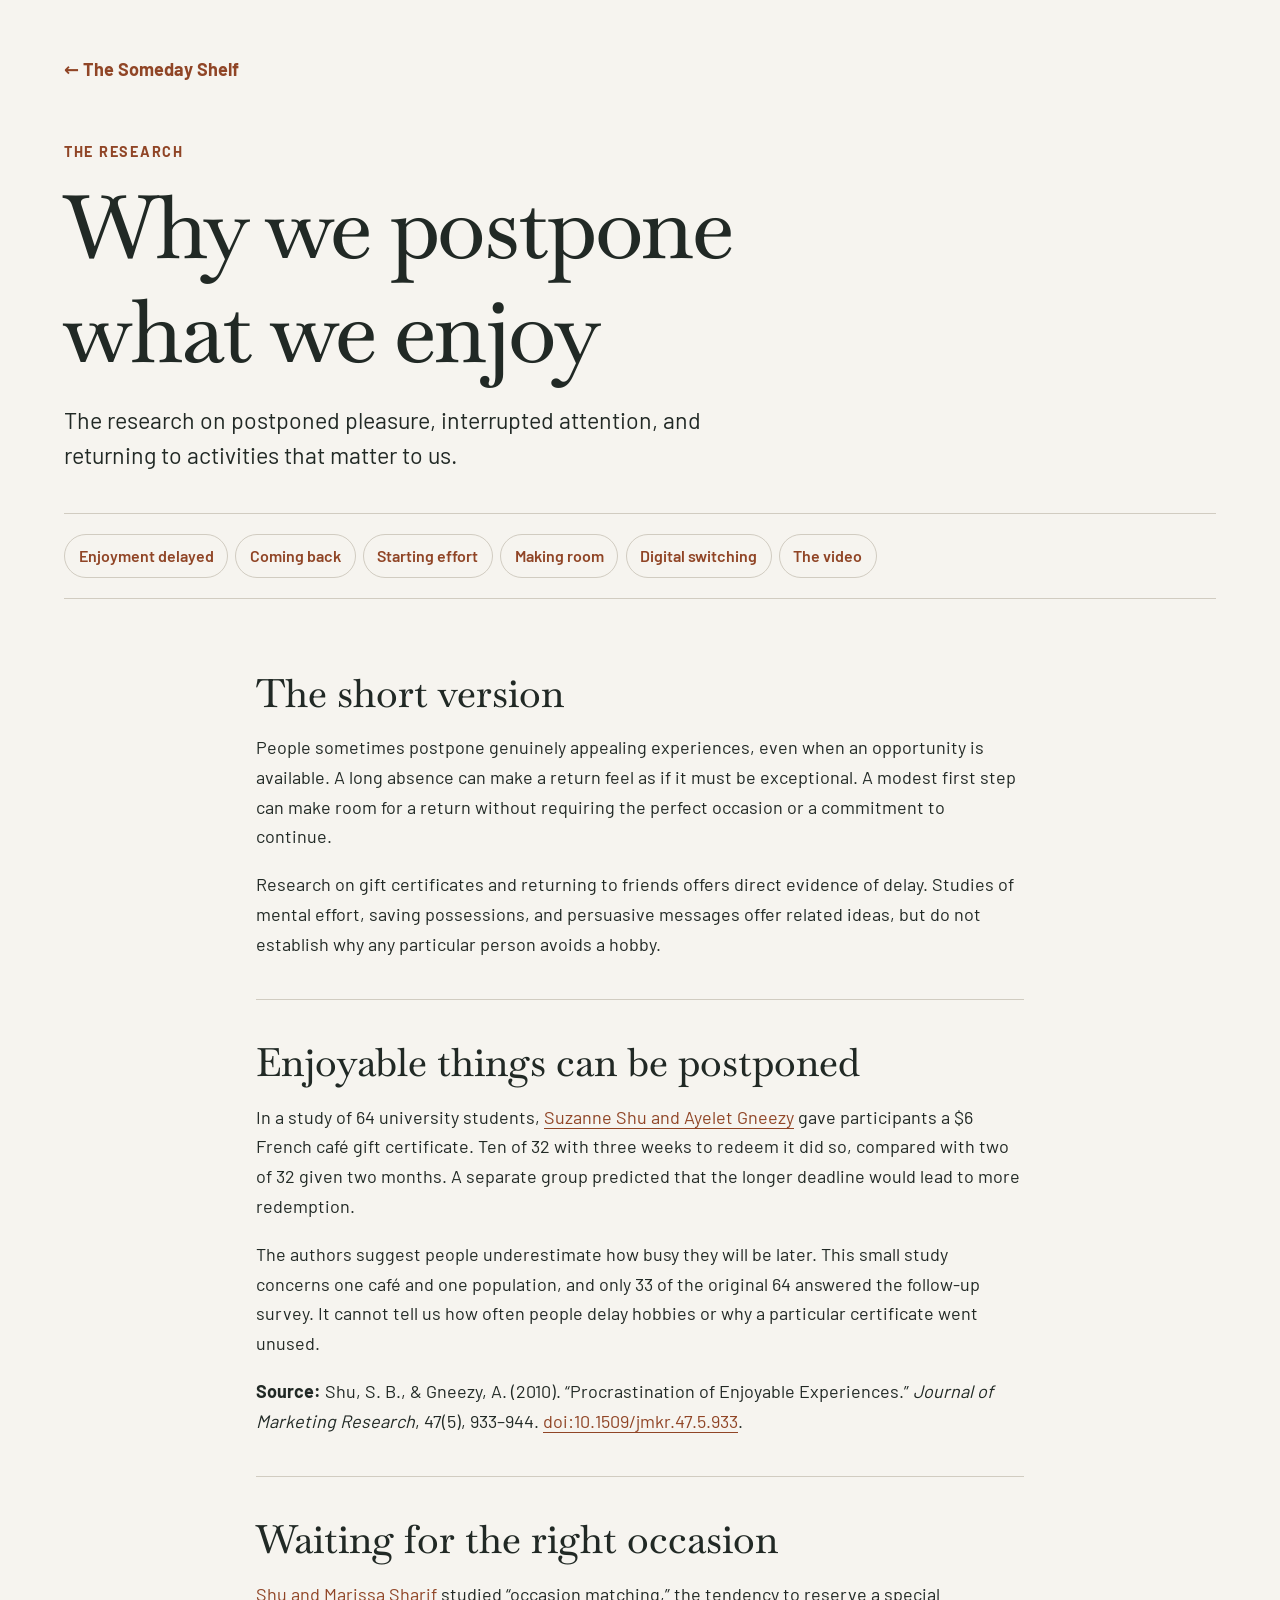
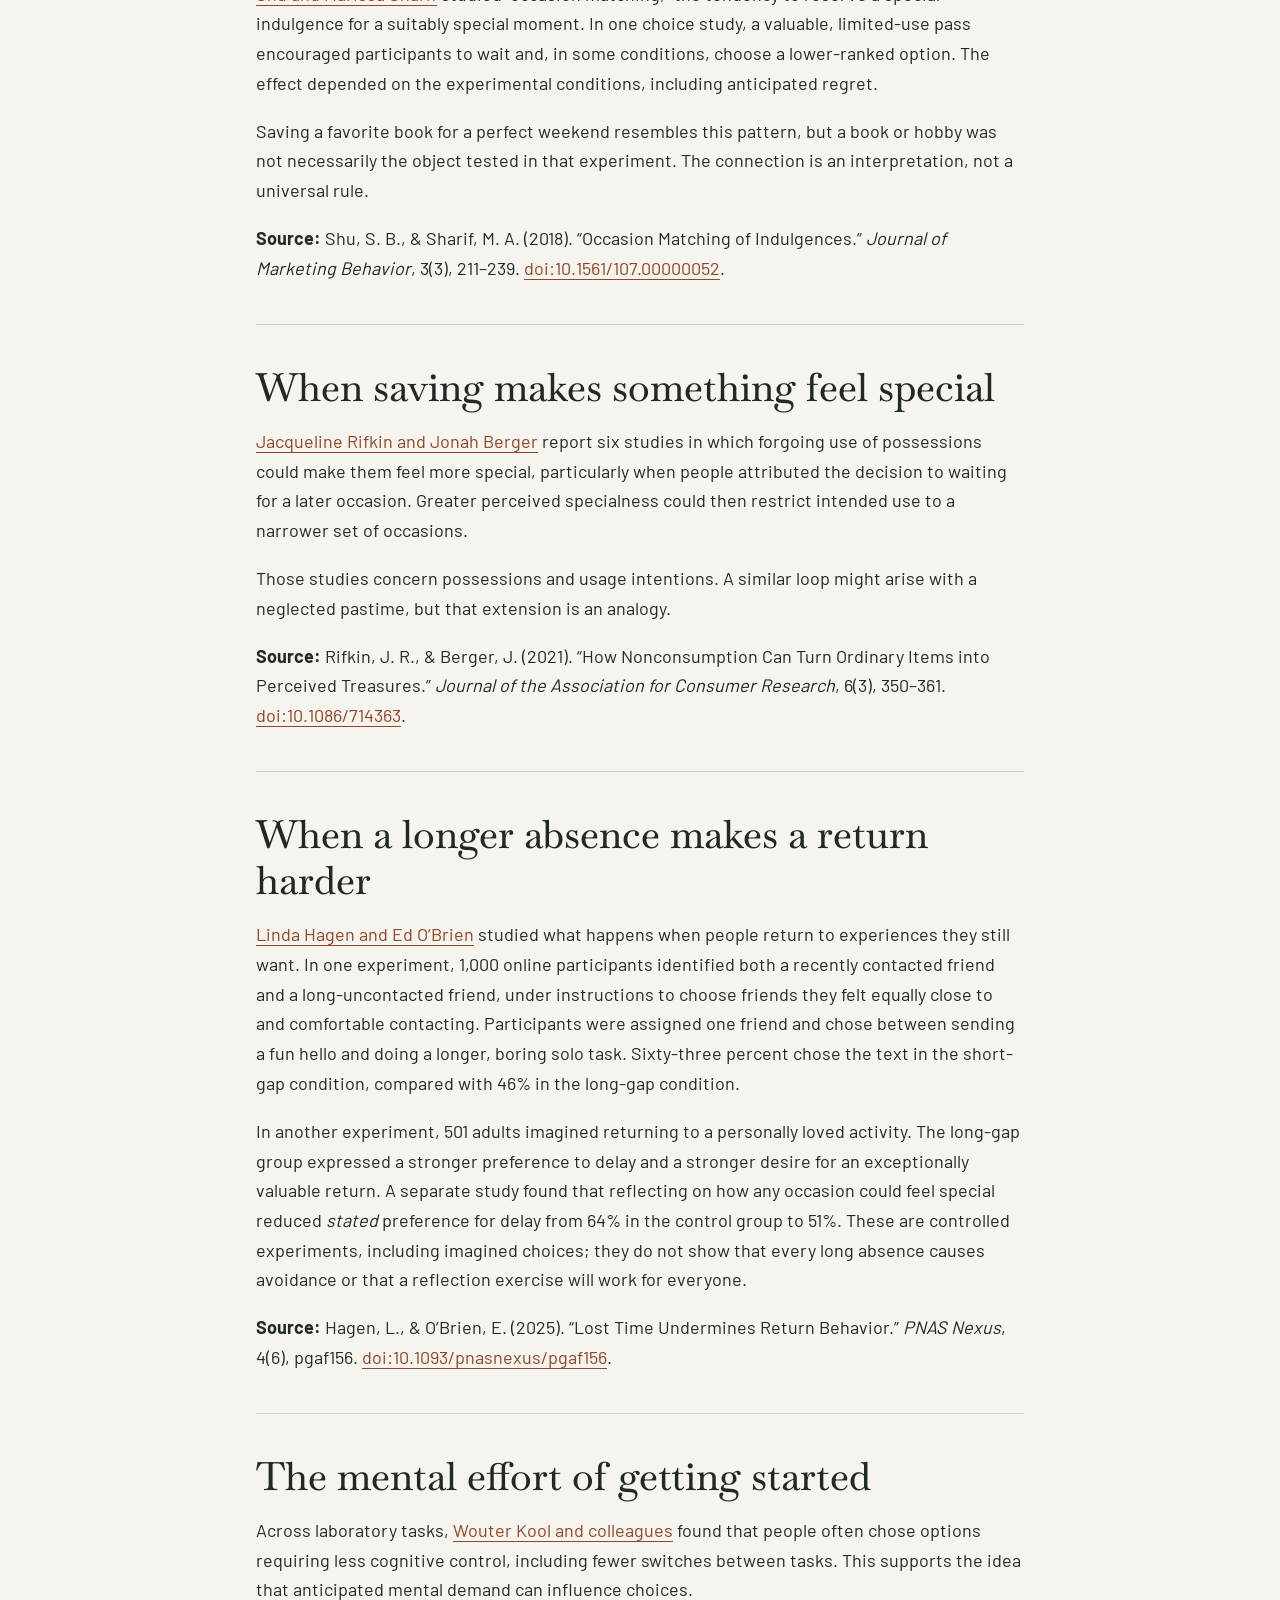
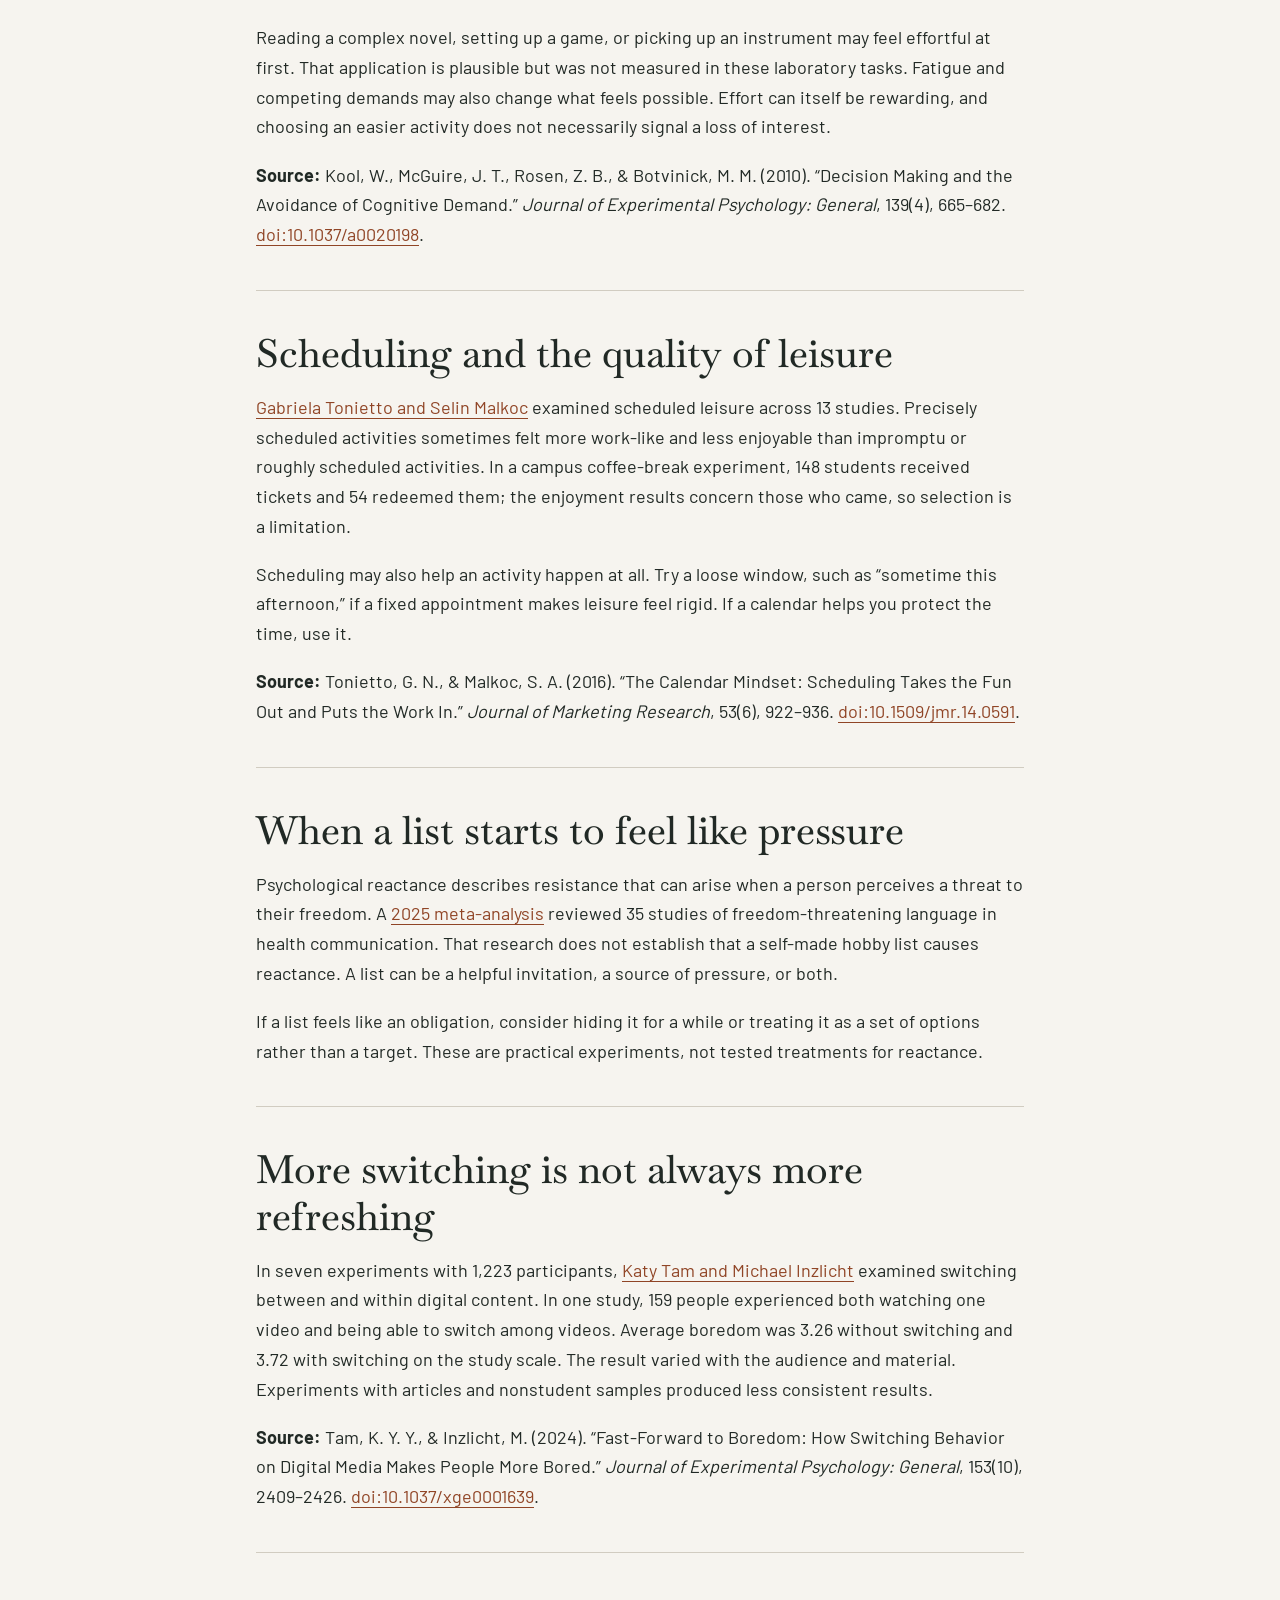
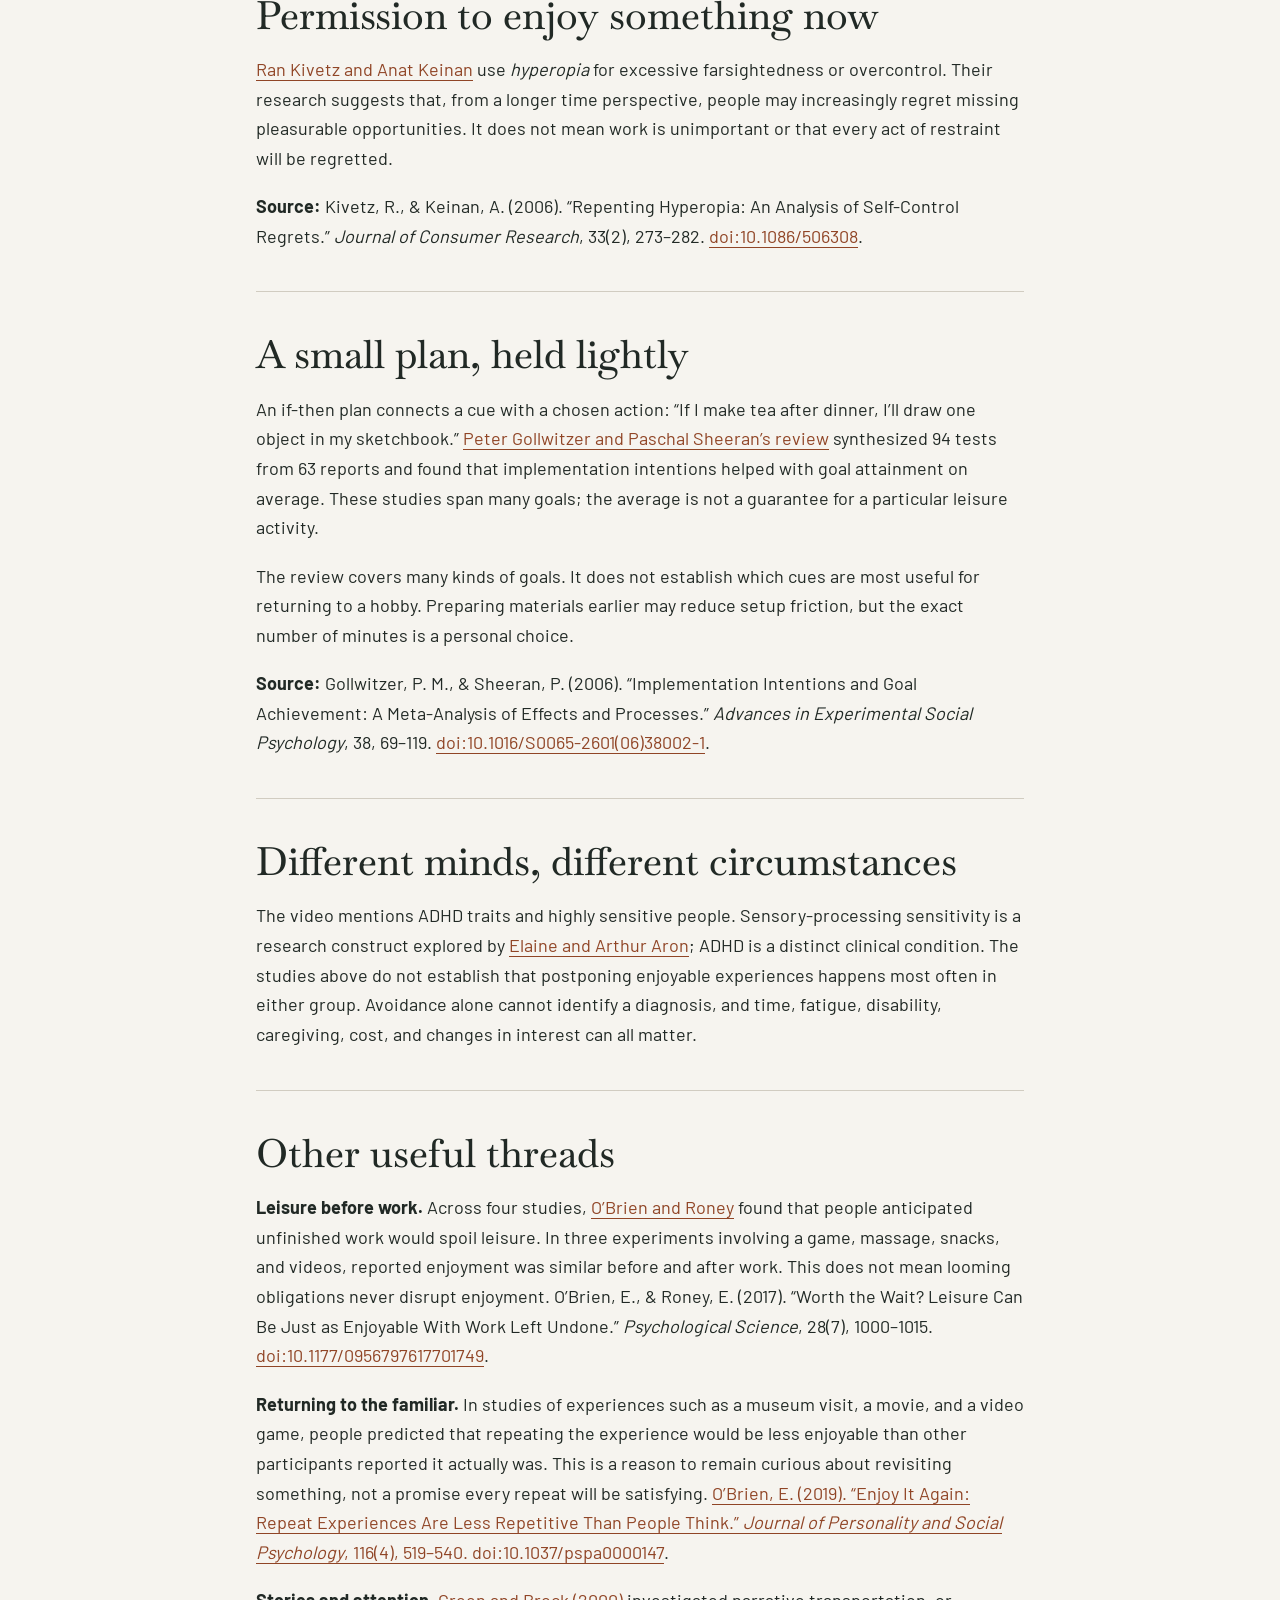
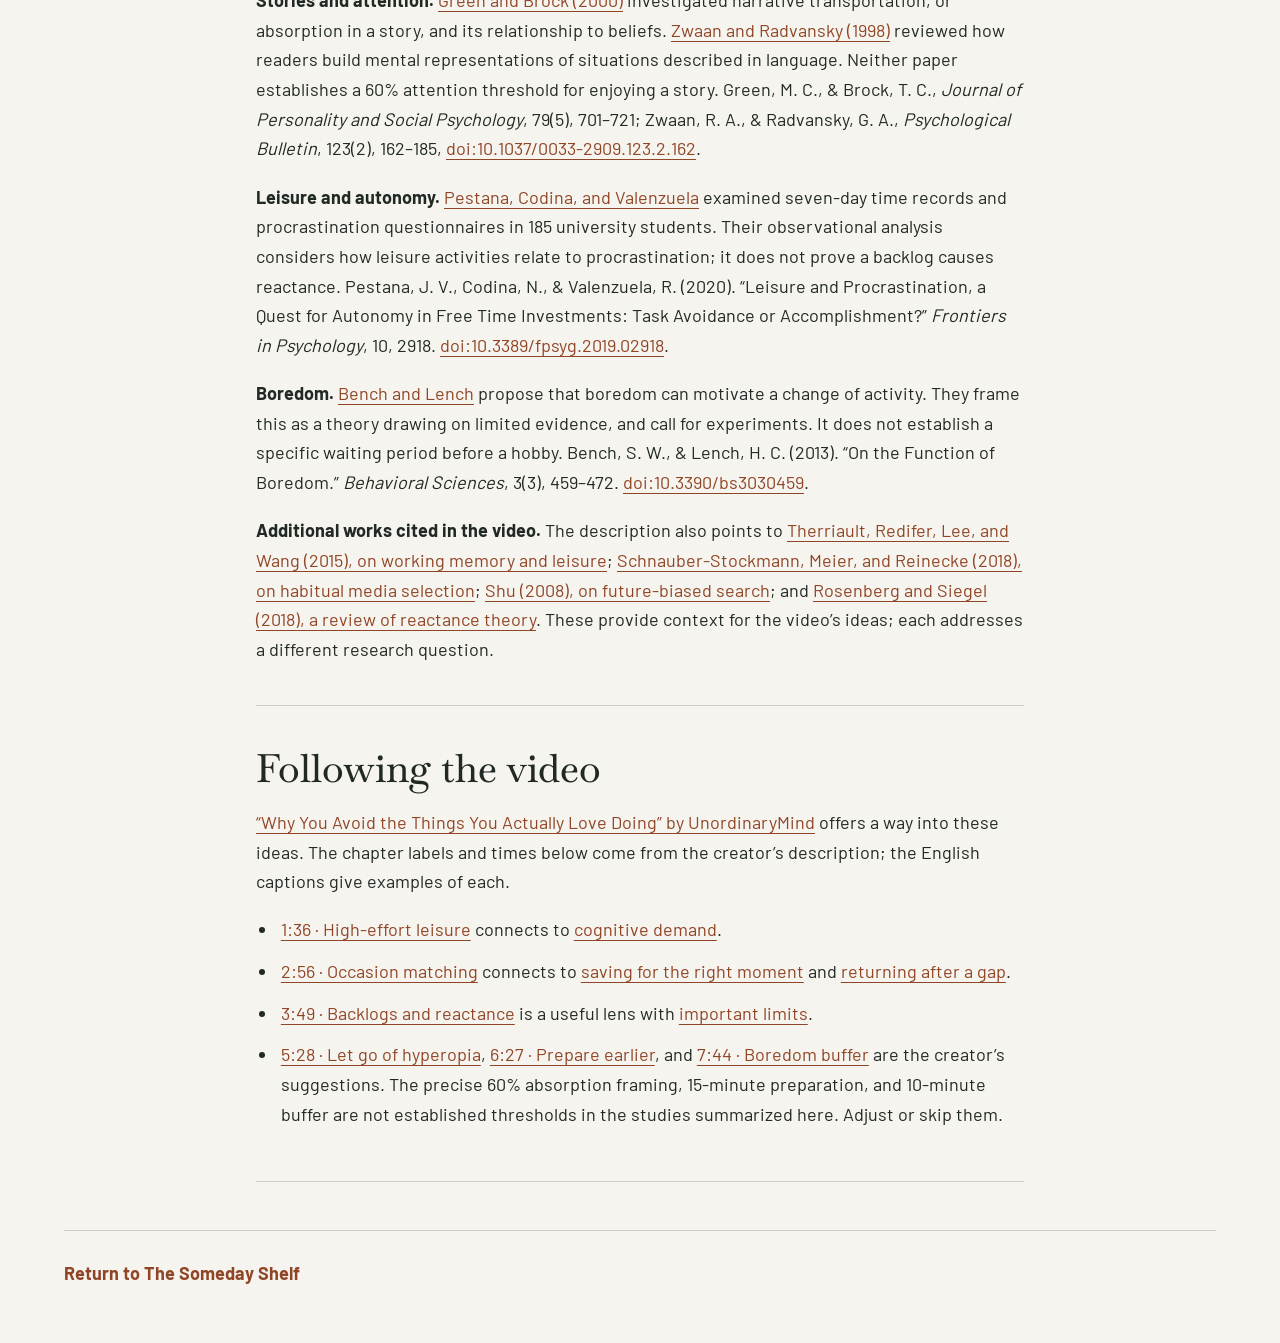
==== research.html @ 61903340 "Publish an interactive essay on why adults postpone leisure" ====
<!doctype html>
<html lang="en">
<head>
<meta charset="utf-8"><meta name="viewport" content="width=device-width, initial-scale=1"><title>Research notes | The Someday Shelf</title><meta name="description" content="A guide to the research on putting off enjoyable experiences, and what it can and cannot tell us."><link rel="icon" href="assets/mark.svg" type="image/svg+xml"><link rel="stylesheet" href="research.css">
</head>
<body>
<div class="research">
<header class="research-head"><a href="index.html">← The Someday Shelf</a><p>THE RESEARCH</p><h1>Why we postpone what we enjoy</h1><p>The research on postponed pleasure, interrupted attention, and returning to activities that matter to us.</p></header>
<nav class="research-nav" aria-label="Research topics"><a href="#voucher">Enjoyment delayed</a> <a href="#return">Coming back</a> <a href="#effort">Starting effort</a> <a href="#schedule">Making room</a> <a href="#switch">Digital switching</a> <a href="#video">The video</a></nav>
<main>
<section><h2>The short version</h2><p>People sometimes postpone genuinely appealing experiences, even when an opportunity is available. A long absence can make a return feel as if it must be exceptional. A modest first step can make room for a return without requiring the perfect occasion or a commitment to continue.</p><p>Research on gift certificates and returning to friends offers direct evidence of delay. Studies of mental effort, saving possessions, and persuasive messages offer related ideas, but do not establish why any particular person avoids a hobby.</p></section>
<section id="voucher"><h2>Enjoyable things can be postponed</h2><p>In a study of 64 university students, <a href="https://www.anderson.ucla.edu/documents/sites/faculty/review%20publications/research/Shu-Gneezy_ProcrastinationofEnjoyable_2010.pdf">Suzanne Shu and Ayelet Gneezy</a> gave participants a $6 French café gift certificate. Ten of 32 with three weeks to redeem it did so, compared with two of 32 given two months. A separate group predicted that the longer deadline would lead to more redemption.</p><p>The authors suggest people underestimate how busy they will be later. This small study concerns one café and one population, and only 33 of the original 64 answered the follow-up survey. It cannot tell us how often people delay hobbies or why a particular certificate went unused.</p><p><strong>Source:</strong> Shu, S. B., &amp; Gneezy, A. (2010). “Procrastination of Enjoyable Experiences.” <em>Journal of Marketing Research</em>, 47(5), 933–944. <a href="https://doi.org/10.1509/jmkr.47.5.933">doi:10.1509/jmkr.47.5.933</a>.</p></section>
<section id="occasion"><h2>Waiting for the right occasion</h2><p><a href="https://anderson-review.ucla.edu/wp-content/uploads/2021/03/Shu_OccasionMatch_2018.pdf">Shu and Marissa Sharif</a> studied “occasion matching,” the tendency to reserve a special indulgence for a suitably special moment. In one choice study, a valuable, limited-use pass encouraged participants to wait and, in some conditions, choose a lower-ranked option. The effect depended on the experimental conditions, including anticipated regret.</p><p>Saving a favorite book for a perfect weekend resembles this pattern, but a book or hobby was not necessarily the object tested in that experiment. The connection is an interpretation, not a universal rule.</p><p><strong>Source:</strong> Shu, S. B., &amp; Sharif, M. A. (2018). “Occasion Matching of Indulgences.” <em>Journal of Marketing Behavior</em>, 3(3), 211–239. <a href="https://doi.org/10.1561/107.00000052">doi:10.1561/107.00000052</a>.</p></section>
<section id="nonuse"><h2>When saving makes something feel special</h2><p><a href="https://www.journals.uchicago.edu/doi/10.1086/714363">Jacqueline Rifkin and Jonah Berger</a> report six studies in which forgoing use of possessions could make them feel more special, particularly when people attributed the decision to waiting for a later occasion. Greater perceived specialness could then restrict intended use to a narrower set of occasions.</p><p>Those studies concern possessions and usage intentions. A similar loop might arise with a neglected pastime, but that extension is an analogy.</p><p><strong>Source:</strong> Rifkin, J. R., &amp; Berger, J. (2021). “How Nonconsumption Can Turn Ordinary Items into Perceived Treasures.” <em>Journal of the Association for Consumer Research</em>, 6(3), 350–361. <a href="https://doi.org/10.1086/714363">doi:10.1086/714363</a>.</p></section>
<section id="return"><h2>When a longer absence makes a return harder</h2><p><a href="https://pmc.ncbi.nlm.nih.gov/articles/PMC12199251/">Linda Hagen and Ed O’Brien</a> studied what happens when people return to experiences they still want. In one experiment, 1,000 online participants identified both a recently contacted friend and a long-uncontacted friend, under instructions to choose friends they felt equally close to and comfortable contacting. Participants were assigned one friend and chose between sending a fun hello and doing a longer, boring solo task. Sixty-three percent chose the text in the short-gap condition, compared with 46% in the long-gap condition.</p><p>In another experiment, 501 adults imagined returning to a personally loved activity. The long-gap group expressed a stronger preference to delay and a stronger desire for an exceptionally valuable return. A separate study found that reflecting on how any occasion could feel special reduced <em>stated</em> preference for delay from 64% in the control group to 51%. These are controlled experiments, including imagined choices; they do not show that every long absence causes avoidance or that a reflection exercise will work for everyone.</p><p><strong>Source:</strong> Hagen, L., &amp; O’Brien, E. (2025). “Lost Time Undermines Return Behavior.” <em>PNAS Nexus</em>, 4(6), pgaf156. <a href="https://doi.org/10.1093/pnasnexus/pgaf156">doi:10.1093/pnasnexus/pgaf156</a>.</p></section>
<section id="effort"><h2>The mental effort of getting started</h2><p>Across laboratory tasks, <a href="https://pmc.ncbi.nlm.nih.gov/articles/PMC2970648/">Wouter Kool and colleagues</a> found that people often chose options requiring less cognitive control, including fewer switches between tasks. This supports the idea that anticipated mental demand can influence choices.</p><p>Reading a complex novel, setting up a game, or picking up an instrument may feel effortful at first. That application is plausible but was not measured in these laboratory tasks. Fatigue and competing demands may also change what feels possible. Effort can itself be rewarding, and choosing an easier activity does not necessarily signal a loss of interest.</p><p><strong>Source:</strong> Kool, W., McGuire, J. T., Rosen, Z. B., &amp; Botvinick, M. M. (2010). “Decision Making and the Avoidance of Cognitive Demand.” <em>Journal of Experimental Psychology: General</em>, 139(4), 665–682. <a href="https://doi.org/10.1037/a0020198">doi:10.1037/a0020198</a>.</p></section>
<section id="schedule"><h2>Scheduling and the quality of leisure</h2><p><a href="https://bpb-us-w2.wpmucdn.com/u.osu.edu/dist/d/37041/files/2016/12/Tonietto-and-Malkoc-JMR-2016-2b6lj4e.pdf">Gabriela Tonietto and Selin Malkoc</a> examined scheduled leisure across 13 studies. Precisely scheduled activities sometimes felt more work-like and less enjoyable than impromptu or roughly scheduled activities. In a campus coffee-break experiment, 148 students received tickets and 54 redeemed them; the enjoyment results concern those who came, so selection is a limitation.</p><p>Scheduling may also help an activity happen at all. Try a loose window, such as “sometime this afternoon,” if a fixed appointment makes leisure feel rigid. If a calendar helps you protect the time, use it.</p><p><strong>Source:</strong> Tonietto, G. N., &amp; Malkoc, S. A. (2016). “The Calendar Mindset: Scheduling Takes the Fun Out and Puts the Work In.” <em>Journal of Marketing Research</em>, 53(6), 922–936. <a href="https://doi.org/10.1509/jmr.14.0591">doi:10.1509/jmr.14.0591</a>.</p></section>
<section id="reactance"><h2>When a list starts to feel like pressure</h2><p>Psychological reactance describes resistance that can arise when a person perceives a threat to their freedom. A <a href="https://doi.org/10.1093/joc/jqaf004">2025 meta-analysis</a> reviewed 35 studies of freedom-threatening language in health communication. That research does not establish that a self-made hobby list causes reactance. A list can be a helpful invitation, a source of pressure, or both.</p><p>If a list feels like an obligation, consider hiding it for a while or treating it as a set of options rather than a target. These are practical experiments, not tested treatments for reactance.</p></section>
<section id="switch"><h2>More switching is not always more refreshing</h2><p>In seven experiments with 1,223 participants, <a href="https://static1.squarespace.com/static/550b09eae4b0147d03eda40d/t/67815f657379b710c3caf7d8/1736531823011/Fast-forward-to-boredom.pdf">Katy Tam and Michael Inzlicht</a> examined switching between and within digital content. In one study, 159 people experienced both watching one video and being able to switch among videos. Average boredom was 3.26 without switching and 3.72 with switching on the study scale. The result varied with the audience and material. Experiments with articles and nonstudent samples produced less consistent results.</p><p><strong>Source:</strong> Tam, K. Y. Y., &amp; Inzlicht, M. (2024). “Fast-Forward to Boredom: How Switching Behavior on Digital Media Makes People More Bored.” <em>Journal of Experimental Psychology: General</em>, 153(10), 2409–2426. <a href="https://doi.org/10.1037/xge0001639">doi:10.1037/xge0001639</a>.</p></section>
<section id="hyperopia"><h2>Permission to enjoy something now</h2><p><a href="https://academic.oup.com/jcr/article-abstract/33/2/273/1849580">Ran Kivetz and Anat Keinan</a> use <em>hyperopia</em> for excessive farsightedness or overcontrol. Their research suggests that, from a longer time perspective, people may increasingly regret missing pleasurable opportunities. It does not mean work is unimportant or that every act of restraint will be regretted.</p><p><strong>Source:</strong> Kivetz, R., &amp; Keinan, A. (2006). “Repenting Hyperopia: An Analysis of Self-Control Regrets.” <em>Journal of Consumer Research</em>, 33(2), 273–282. <a href="https://doi.org/10.1086/506308">doi:10.1086/506308</a>.</p></section>
<section id="plans"><h2>A small plan, held lightly</h2><p>An if-then plan connects a cue with a chosen action: “If I make tea after dinner, I’ll draw one object in my sketchbook.” <a href="https://doi.org/10.1016/S0065-2601(06)38002-1">Peter Gollwitzer and Paschal Sheeran’s review</a> synthesized 94 tests from 63 reports and found that implementation intentions helped with goal attainment on average. These studies span many goals; the average is not a guarantee for a particular leisure activity.</p><p>The review covers many kinds of goals. It does not establish which cues are most useful for returning to a hobby. Preparing materials earlier may reduce setup friction, but the exact number of minutes is a personal choice.</p><p><strong>Source:</strong> Gollwitzer, P. M., &amp; Sheeran, P. (2006). “Implementation Intentions and Goal Achievement: A Meta-Analysis of Effects and Processes.” <em>Advances in Experimental Social Psychology</em>, 38, 69–119. <a href="https://doi.org/10.1016/S0065-2601(06)38002-1">doi:10.1016/S0065-2601(06)38002-1</a>.</p></section>
<section id="differences"><h2>Different minds, different circumstances</h2><p>The video mentions ADHD traits and highly sensitive people. Sensory-processing sensitivity is a research construct explored by <a href="https://doi.org/10.1037/0022-3514.73.2.345">Elaine and Arthur Aron</a>; ADHD is a distinct clinical condition. The studies above do not establish that postponing enjoyable experiences happens most often in either group. Avoidance alone cannot identify a diagnosis, and time, fatigue, disability, caregiving, cost, and changes in interest can all matter.</p></section>
<section id="background"><h2>Other useful threads</h2><p><strong>Leisure before work.</strong> Across four studies, <a href="https://doi.org/10.1177/0956797617701749">O’Brien and Roney</a> found that people anticipated unfinished work would spoil leisure. In three experiments involving a game, massage, snacks, and videos, reported enjoyment was similar before and after work. This does not mean looming obligations never disrupt enjoyment. O’Brien, E., &amp; Roney, E. (2017). “Worth the Wait? Leisure Can Be Just as Enjoyable With Work Left Undone.” <em>Psychological Science</em>, 28(7), 1000–1015. <a href="https://doi.org/10.1177/0956797617701749">doi:10.1177/0956797617701749</a>.</p>
<p><strong>Returning to the familiar.</strong> In studies of experiences such as a museum visit, a movie, and a video game, people predicted that repeating the experience would be less enjoyable than other participants reported it actually was. This is a reason to remain curious about revisiting something, not a promise every repeat will be satisfying. <a href="https://pubmed.ncbi.nlm.nih.gov/30896242/">O’Brien, E. (2019). “Enjoy It Again: Repeat Experiences Are Less Repetitive Than People Think.” <em>Journal of Personality and Social Psychology</em>, 116(4), 519–540. doi:10.1037/pspa0000147</a>.</p>
<p><strong>Stories and attention.</strong> <a href="https://doi.org/10.1037/0022-3514.79.5.701">Green and Brock (2000)</a> investigated narrative transportation, or absorption in a story, and its relationship to beliefs. <a href="https://pubmed.ncbi.nlm.nih.gov/9522683/">Zwaan and Radvansky (1998)</a> reviewed how readers build mental representations of situations described in language. Neither paper establishes a 60% attention threshold for enjoying a story. Green, M. C., &amp; Brock, T. C., <em>Journal of Personality and Social Psychology</em>, 79(5), 701–721; Zwaan, R. A., &amp; Radvansky, G. A., <em>Psychological Bulletin</em>, 123(2), 162–185, <a href="https://doi.org/10.1037/0033-2909.123.2.162">doi:10.1037/0033-2909.123.2.162</a>.</p>
<p><strong>Leisure and autonomy.</strong> <a href="https://www.frontiersin.org/journals/psychology/articles/10.3389/fpsyg.2019.02918/full">Pestana, Codina, and Valenzuela</a> examined seven-day time records and procrastination questionnaires in 185 university students. Their observational analysis considers how leisure activities relate to procrastination; it does not prove a backlog causes reactance. Pestana, J. V., Codina, N., &amp; Valenzuela, R. (2020). “Leisure and Procrastination, a Quest for Autonomy in Free Time Investments: Task Avoidance or Accomplishment?” <em>Frontiers in Psychology</em>, 10, 2918. <a href="https://doi.org/10.3389/fpsyg.2019.02918">doi:10.3389/fpsyg.2019.02918</a>.</p>
<p><strong>Boredom.</strong> <a href="https://pmc.ncbi.nlm.nih.gov/articles/PMC4217586/">Bench and Lench</a> propose that boredom can motivate a change of activity. They frame this as a theory drawing on limited evidence, and call for experiments. It does not establish a specific waiting period before a hobby. Bench, S. W., &amp; Lench, H. C. (2013). “On the Function of Boredom.” <em>Behavioral Sciences</em>, 3(3), 459–472. <a href="https://doi.org/10.3390/bs3030459">doi:10.3390/bs3030459</a>.</p>
<p><strong>Additional works cited in the video.</strong> The description also points to <a href="https://doi.org/10.1002/acp.3078">Therriault, Redifer, Lee, and Wang (2015), on working memory and leisure</a>; <a href="https://doi.org/10.1080/15213269.2018.1476156">Schnauber-Stockmann, Meier, and Reinecke (2018), on habitual media selection</a>; <a href="https://doi.org/10.1002/bdm.593">Shu (2008), on future-biased search</a>; and <a href="https://doi.org/10.1037/mot0000091">Rosenberg and Siegel (2018), a review of reactance theory</a>. These provide context for the video’s ideas; each addresses a different research question.</p></section>
<section id="video"><h2>Following the video</h2><p><a href="https://www.youtube.com/watch?v=QP6H9t17KBc">“Why You Avoid the Things You Actually Love Doing” by UnordinaryMind</a> offers a way into these ideas. The chapter labels and times below come from the creator’s description; the English captions give examples of each.</p><ul><li><a href="https://www.youtube.com/watch?v=QP6H9t17KBc&t=96s">1:36 · High-effort leisure</a> connects to <a href="#effort">cognitive demand</a>.</li><li><a href="https://www.youtube.com/watch?v=QP6H9t17KBc&t=176s">2:56 · Occasion matching</a> connects to <a href="#occasion">saving for the right moment</a> and <a href="#return">returning after a gap</a>.</li><li><a href="https://www.youtube.com/watch?v=QP6H9t17KBc&t=229s">3:49 · Backlogs and reactance</a> is a useful lens with <a href="#reactance">important limits</a>.</li><li><a href="https://www.youtube.com/watch?v=QP6H9t17KBc&t=328s">5:28 · Let go of hyperopia</a>, <a href="https://www.youtube.com/watch?v=QP6H9t17KBc&t=387s">6:27 · Prepare earlier</a>, and <a href="https://www.youtube.com/watch?v=QP6H9t17KBc&t=464s">7:44 · Boredom buffer</a> are the creator’s suggestions. The precise 60% absorption framing, 15-minute preparation, and 10-minute buffer are not established thresholds in the studies summarized here. Adjust or skip them.</li></ul></section>
</main><footer><a href="index.html">Return to The Someday Shelf</a></footer>
</div></body></html>
---- research.css ----
@font-face{font-family:Bask;src:url('assets/Baskervville.woff2') format('woff2');font-display:swap}
@font-face{font-family:Barlow;src:url('assets/Barlow-Regular.woff2') format('woff2');font-weight:400;font-display:swap}
@font-face{font-family:Barlow;src:url('assets/Barlow-SemiBold.woff2') format('woff2');font-weight:600;font-display:swap}
@font-face{font-family:Barlow;src:url('assets/Barlow-Bold.woff2') format('woff2');font-weight:700;font-display:swap}
:root{color-scheme:light;--paper:#f6f4ef;--ink:#212925;--brick:#904526;--line:#d1ccc1}
*{box-sizing:border-box}
html{scroll-behavior:smooth;scroll-padding-top:1.5rem}
body{margin:0;background:var(--paper);color:var(--ink);font:400 1.125rem/1.65 Barlow,system-ui,sans-serif;overflow-wrap:anywhere}
a{color:var(--brick);text-decoration-thickness:1px;text-underline-offset:.2em}
a:hover{text-decoration-thickness:2px}
a:focus-visible{outline:3px solid var(--brick);outline-offset:4px;border-radius:2px}
.research{width:min(100% - 2rem,72rem);margin-inline:auto}
.research-head{padding:2rem 0 1.5rem;border-bottom:1px solid var(--line)}
.research-head>a,footer a{display:inline-flex;align-items:center;min-height:44px;font-weight:700;text-decoration:none}
.research-head>a:hover,footer a:hover{text-decoration:underline}
.research-head>p:first-of-type{margin:2rem 0 .75rem;color:var(--brick);font-size:.9rem;font-weight:700;letter-spacing:.12em}
h1,h2{font-family:Bask,Georgia,serif;font-weight:400;line-height:1.18;overflow-wrap:normal}
h1{max-width:16ch;margin:0;font-size:clamp(2.8rem,10vw,5.5rem);letter-spacing:-.025em}
.research-head>p:last-child{max-width:42rem;margin:1.25rem 0 0;font-size:clamp(1.2rem,2.2vw,1.45rem);line-height:1.5}
.research-nav{display:flex;gap:.45rem;flex-wrap:wrap;padding:1.25rem 0;border-bottom:1px solid var(--line)}
.research-nav a{display:inline-flex;align-items:center;min-height:44px;padding:.45rem .85rem;border:1px solid var(--line);border-radius:2rem;text-decoration:none;font-size:1rem;font-weight:600;line-height:1.2}
.research-nav a:hover{border-color:var(--brick);background:#f5e5cd}
main{max-width:48rem;margin-inline:auto;padding:1rem 0 3rem}
section{padding:2rem 0;border-bottom:1px solid var(--line);scroll-margin-top:1.5rem}
section:target{background:#f6e6c8;box-shadow:0 0 0 1rem #f6e6c8;border-radius:.15rem}
h2{font-size:clamp(1.8rem,5vw,2.45rem);margin:0 0 1rem}
p{margin:0 0 1.15rem}
section p:last-child{margin-bottom:0}
strong{font-weight:700}
ul{padding-left:1.35rem;margin:1rem 0 0}
li{padding-left:.2rem;margin:.75rem 0}
footer{border-top:1px solid var(--line);padding:1.25rem 0 3rem}
@media(min-width:760px){.research{width:min(100% - 5rem,72rem)}.research-head{padding:3rem 0 2.5rem}.research-head>p:first-of-type{margin-top:3rem}main{padding-top:2rem}section{padding:2.5rem 0}}
@media(prefers-reduced-motion:reduce){html{scroll-behavior:auto}}
@media print{body{background:white;color:#111;font-size:11pt;line-height:1.45}.research{width:100%}.research-nav{display:none}.research-head{padding:0 0 1rem}h1{font-size:32pt}h2{font-size:19pt}main{max-width:none;padding:0}section{padding:1rem 0;break-inside:avoid}section:target{background:none;box-shadow:none}a{color:inherit}section a[href^="http"]::after{content:" (" attr(href) ")";font-size:9pt;overflow-wrap:anywhere}footer{padding:1rem 0}}
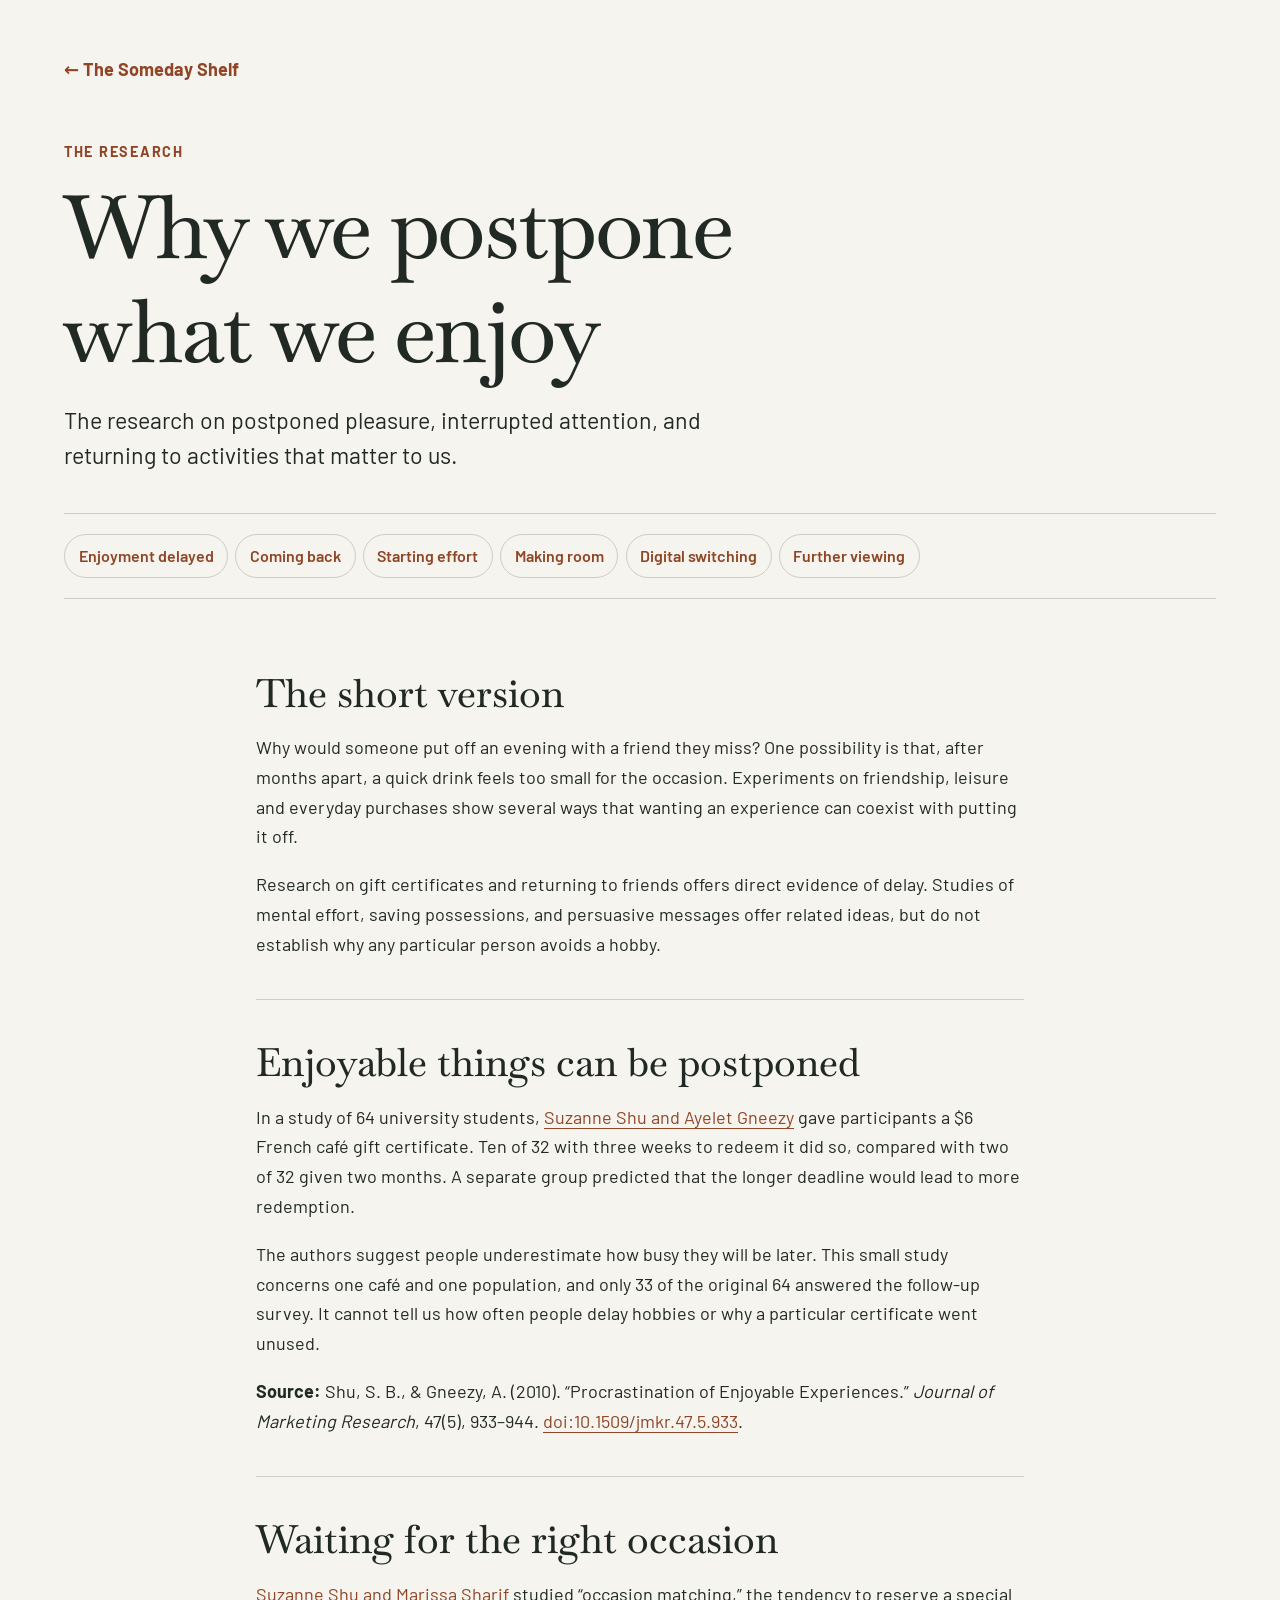
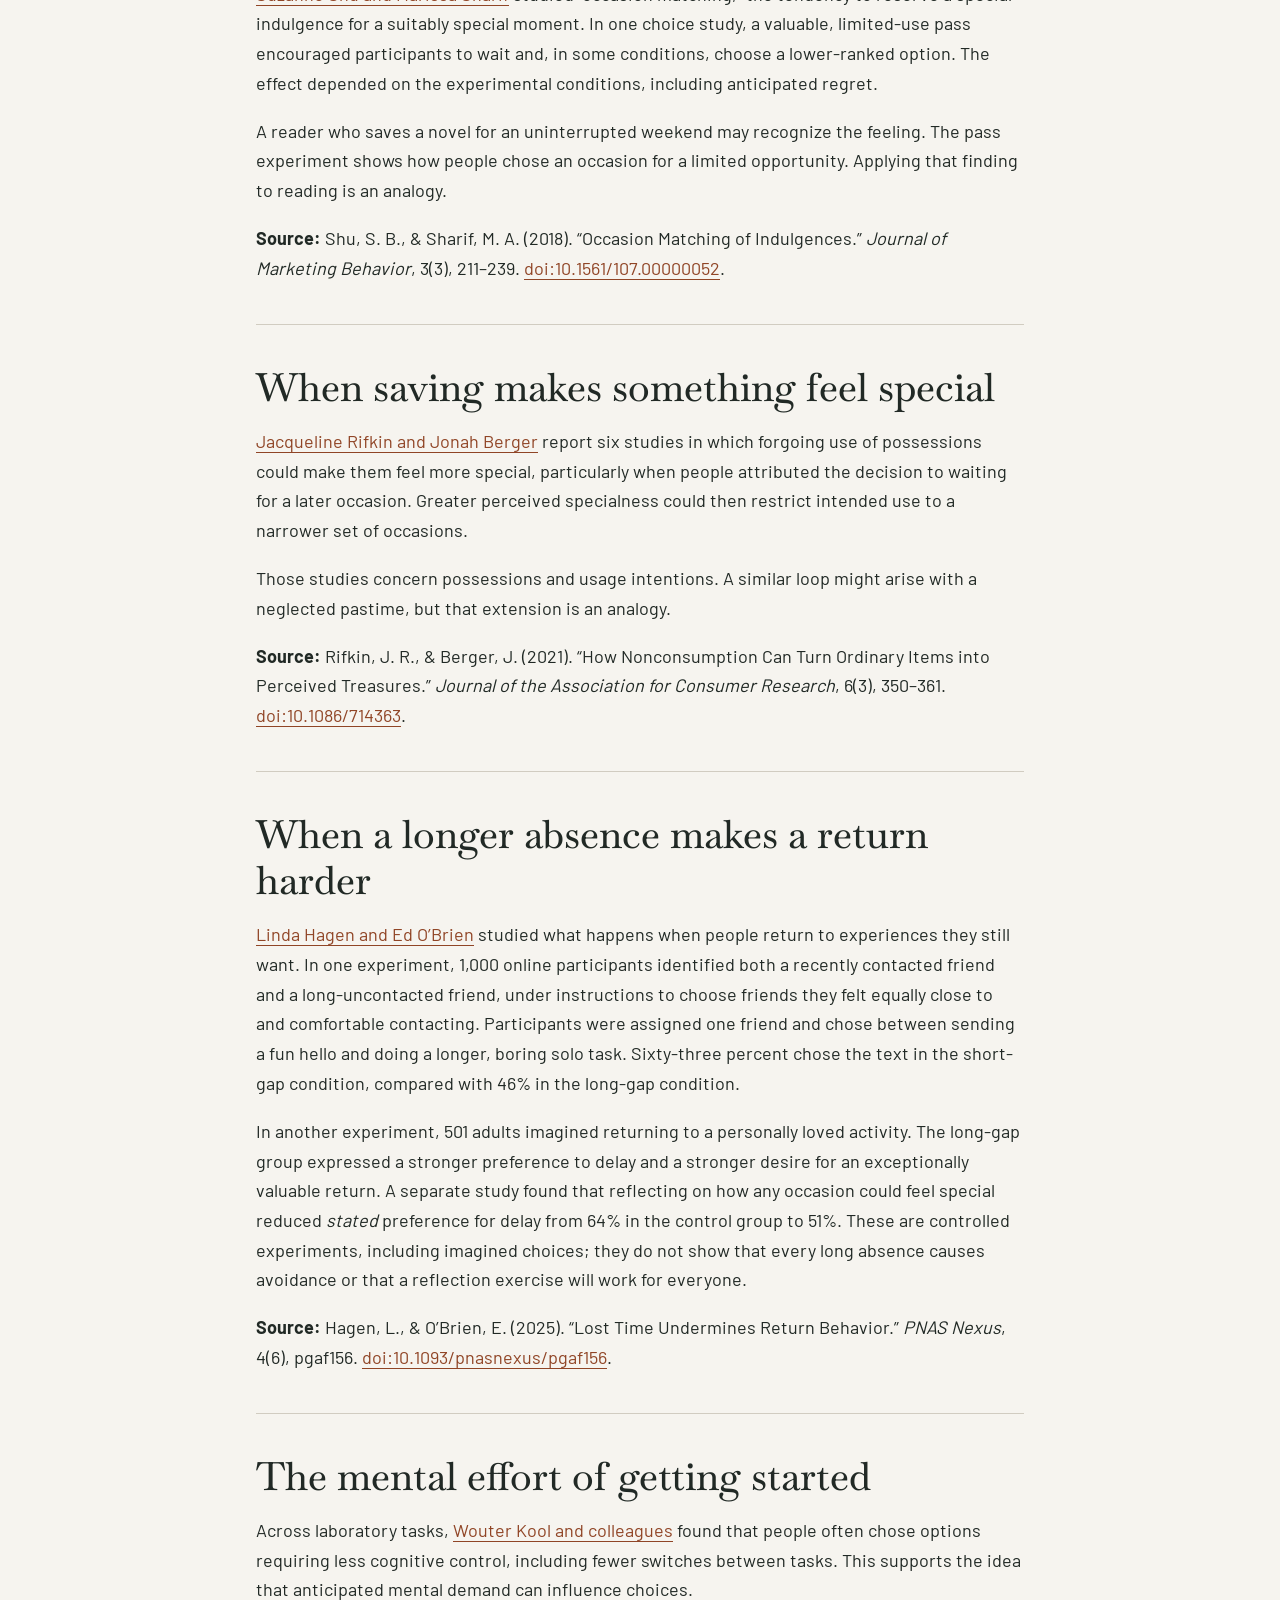
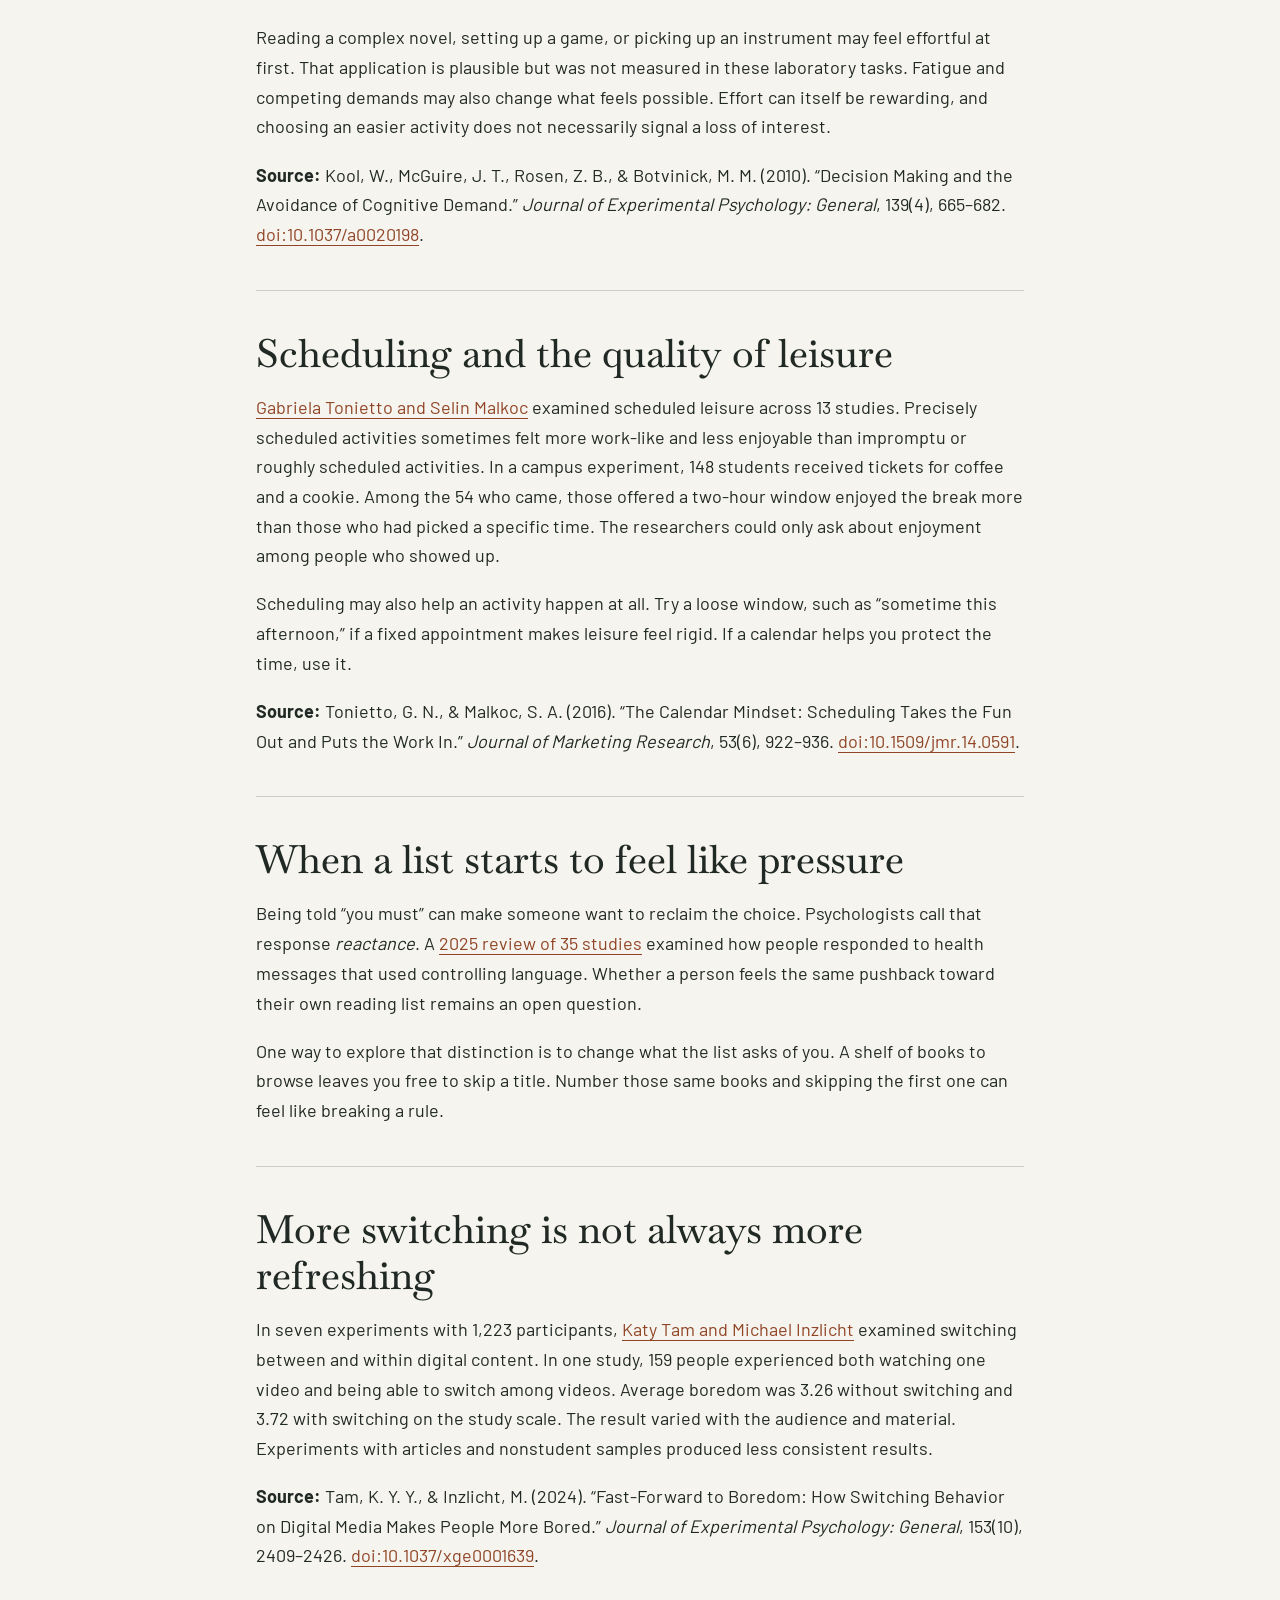
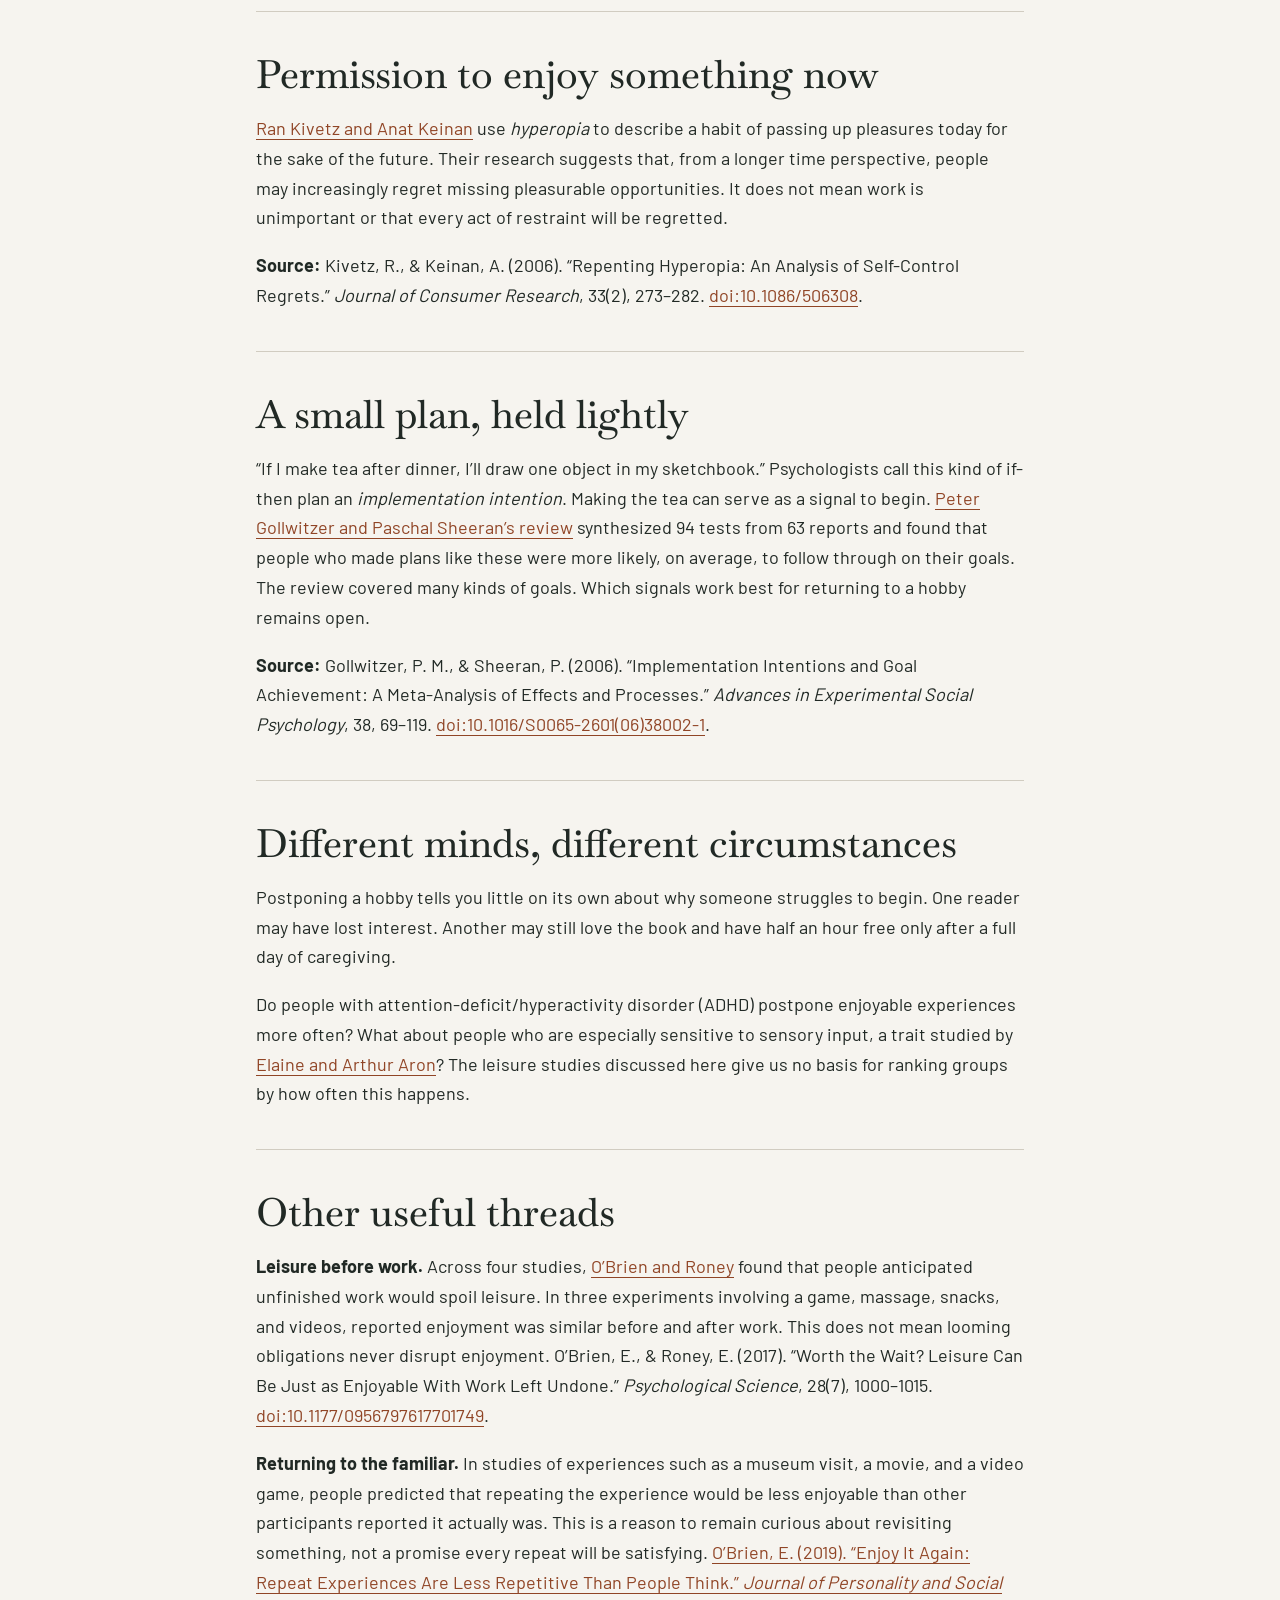
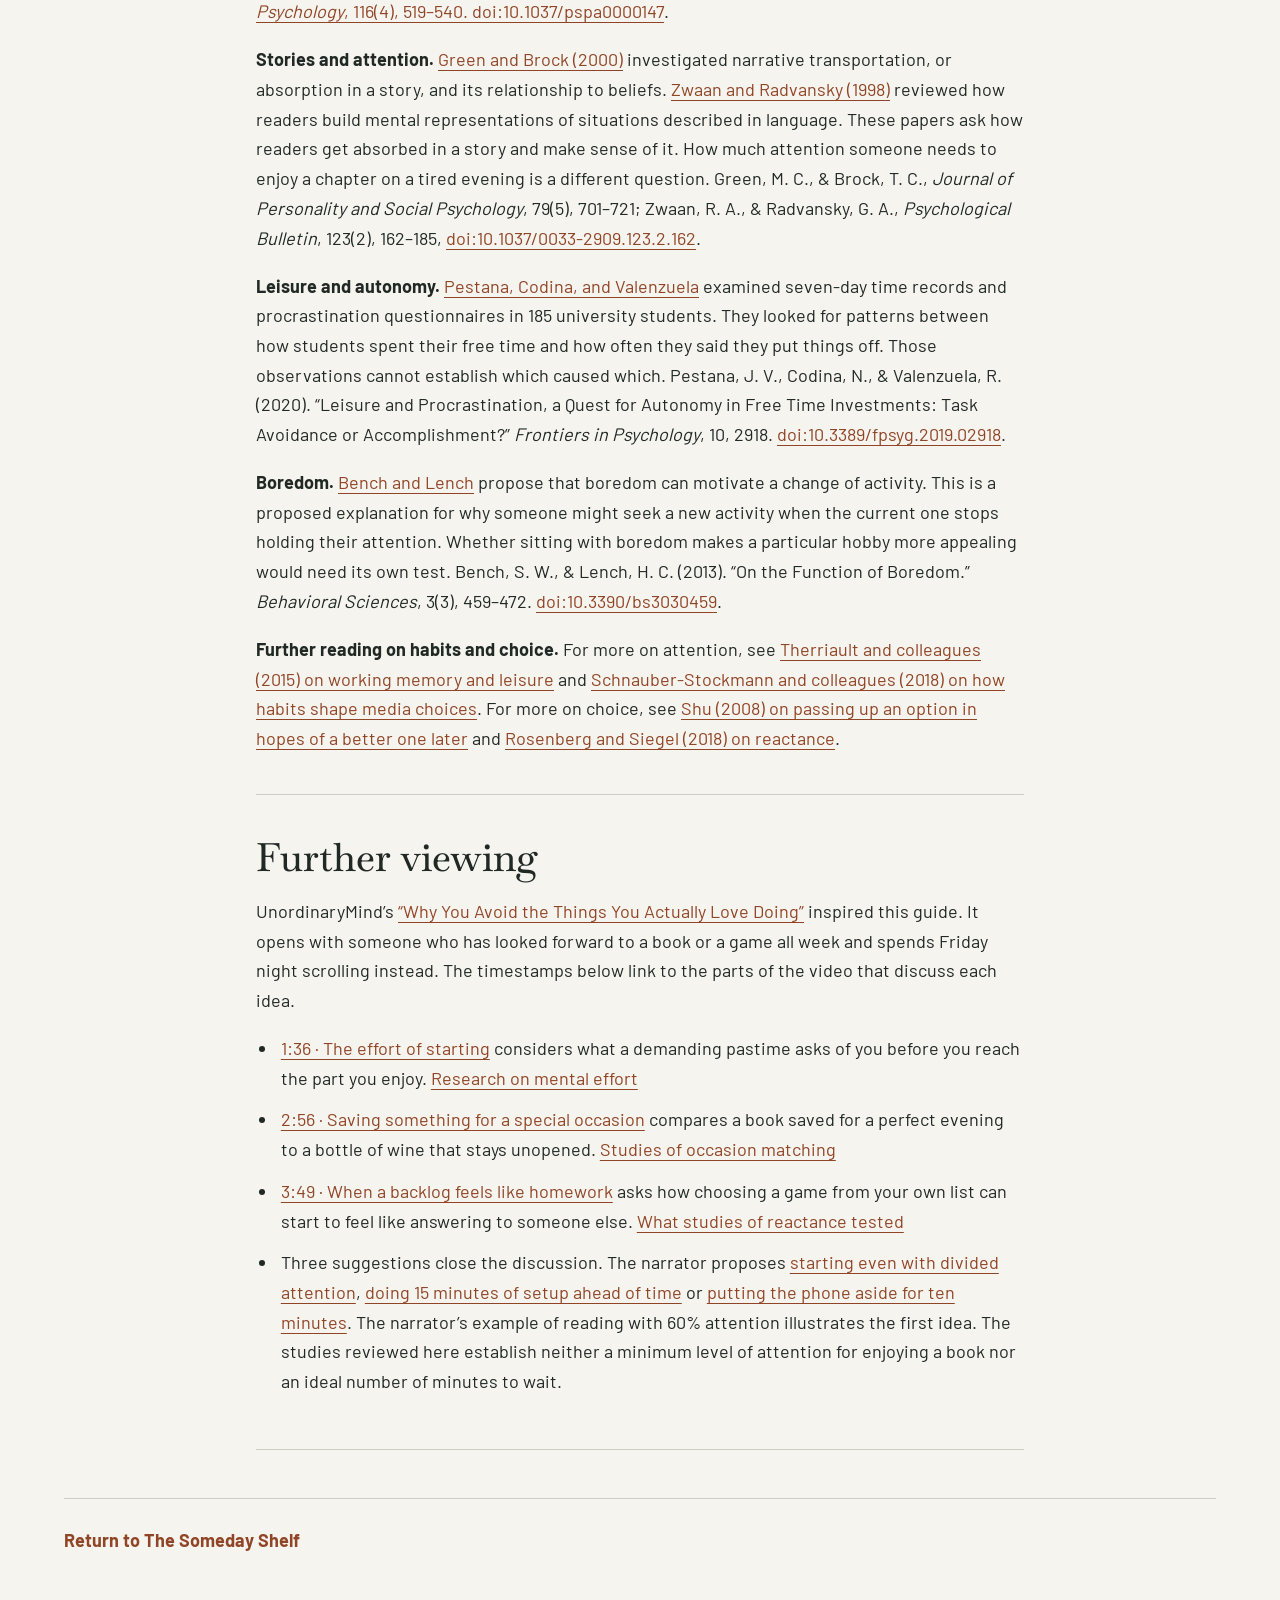
==== commit 5b3f8f21: "Introduce each idea for readers coming directly to the essay" ====
--- a/research.html
+++ b/research.html
@@ -6,26 +6,30 @@
 <body>
 <div class="research">
 <header class="research-head"><a href="index.html">← The Someday Shelf</a><p>THE RESEARCH</p><h1>Why we postpone what we enjoy</h1><p>The research on postponed pleasure, interrupted attention, and returning to activities that matter to us.</p></header>
-<nav class="research-nav" aria-label="Research topics"><a href="#voucher">Enjoyment delayed</a> <a href="#return">Coming back</a> <a href="#effort">Starting effort</a> <a href="#schedule">Making room</a> <a href="#switch">Digital switching</a> <a href="#video">The video</a></nav>
+<nav class="research-nav" aria-label="Research topics"><a href="#voucher">Enjoyment delayed</a> <a href="#return">Coming back</a> <a href="#effort">Starting effort</a> <a href="#schedule">Making room</a> <a href="#switch">Digital switching</a> <a href="#video">Further viewing</a></nav>
 <main>
-<section><h2>The short version</h2><p>People sometimes postpone genuinely appealing experiences, even when an opportunity is available. A long absence can make a return feel as if it must be exceptional. A modest first step can make room for a return without requiring the perfect occasion or a commitment to continue.</p><p>Research on gift certificates and returning to friends offers direct evidence of delay. Studies of mental effort, saving possessions, and persuasive messages offer related ideas, but do not establish why any particular person avoids a hobby.</p></section>
+<section><h2>The short version</h2><p>Why would someone put off an evening with a friend they miss? One possibility is that, after months apart, a quick drink feels too small for the occasion. Experiments on friendship, leisure and everyday purchases show several ways that wanting an experience can coexist with putting it off.</p><p>Research on gift certificates and returning to friends offers direct evidence of delay. Studies of mental effort, saving possessions, and persuasive messages offer related ideas, but do not establish why any particular person avoids a hobby.</p></section>
 <section id="voucher"><h2>Enjoyable things can be postponed</h2><p>In a study of 64 university students, <a href="https://www.anderson.ucla.edu/documents/sites/faculty/review%20publications/research/Shu-Gneezy_ProcrastinationofEnjoyable_2010.pdf">Suzanne Shu and Ayelet Gneezy</a> gave participants a $6 French café gift certificate. Ten of 32 with three weeks to redeem it did so, compared with two of 32 given two months. A separate group predicted that the longer deadline would lead to more redemption.</p><p>The authors suggest people underestimate how busy they will be later. This small study concerns one café and one population, and only 33 of the original 64 answered the follow-up survey. It cannot tell us how often people delay hobbies or why a particular certificate went unused.</p><p><strong>Source:</strong> Shu, S. B., &amp; Gneezy, A. (2010). “Procrastination of Enjoyable Experiences.” <em>Journal of Marketing Research</em>, 47(5), 933–944. <a href="https://doi.org/10.1509/jmkr.47.5.933">doi:10.1509/jmkr.47.5.933</a>.</p></section>
-<section id="occasion"><h2>Waiting for the right occasion</h2><p><a href="https://anderson-review.ucla.edu/wp-content/uploads/2021/03/Shu_OccasionMatch_2018.pdf">Shu and Marissa Sharif</a> studied “occasion matching,” the tendency to reserve a special indulgence for a suitably special moment. In one choice study, a valuable, limited-use pass encouraged participants to wait and, in some conditions, choose a lower-ranked option. The effect depended on the experimental conditions, including anticipated regret.</p><p>Saving a favorite book for a perfect weekend resembles this pattern, but a book or hobby was not necessarily the object tested in that experiment. The connection is an interpretation, not a universal rule.</p><p><strong>Source:</strong> Shu, S. B., &amp; Sharif, M. A. (2018). “Occasion Matching of Indulgences.” <em>Journal of Marketing Behavior</em>, 3(3), 211–239. <a href="https://doi.org/10.1561/107.00000052">doi:10.1561/107.00000052</a>.</p></section>
+<section id="occasion"><h2>Waiting for the right occasion</h2><p><a href="https://anderson-review.ucla.edu/wp-content/uploads/2021/03/Shu_OccasionMatch_2018.pdf">Suzanne Shu and Marissa Sharif</a> studied “occasion matching,” the tendency to reserve a special indulgence for a suitably special moment. In one choice study, a valuable, limited-use pass encouraged participants to wait and, in some conditions, choose a lower-ranked option. The effect depended on the experimental conditions, including anticipated regret.</p><p>A reader who saves a novel for an uninterrupted weekend may recognize the feeling. The pass experiment shows how people chose an occasion for a limited opportunity. Applying that finding to reading is an analogy.</p><p><strong>Source:</strong> Shu, S. B., &amp; Sharif, M. A. (2018). “Occasion Matching of Indulgences.” <em>Journal of Marketing Behavior</em>, 3(3), 211–239. <a href="https://doi.org/10.1561/107.00000052">doi:10.1561/107.00000052</a>.</p></section>
 <section id="nonuse"><h2>When saving makes something feel special</h2><p><a href="https://www.journals.uchicago.edu/doi/10.1086/714363">Jacqueline Rifkin and Jonah Berger</a> report six studies in which forgoing use of possessions could make them feel more special, particularly when people attributed the decision to waiting for a later occasion. Greater perceived specialness could then restrict intended use to a narrower set of occasions.</p><p>Those studies concern possessions and usage intentions. A similar loop might arise with a neglected pastime, but that extension is an analogy.</p><p><strong>Source:</strong> Rifkin, J. R., &amp; Berger, J. (2021). “How Nonconsumption Can Turn Ordinary Items into Perceived Treasures.” <em>Journal of the Association for Consumer Research</em>, 6(3), 350–361. <a href="https://doi.org/10.1086/714363">doi:10.1086/714363</a>.</p></section>
 <section id="return"><h2>When a longer absence makes a return harder</h2><p><a href="https://pmc.ncbi.nlm.nih.gov/articles/PMC12199251/">Linda Hagen and Ed O’Brien</a> studied what happens when people return to experiences they still want. In one experiment, 1,000 online participants identified both a recently contacted friend and a long-uncontacted friend, under instructions to choose friends they felt equally close to and comfortable contacting. Participants were assigned one friend and chose between sending a fun hello and doing a longer, boring solo task. Sixty-three percent chose the text in the short-gap condition, compared with 46% in the long-gap condition.</p><p>In another experiment, 501 adults imagined returning to a personally loved activity. The long-gap group expressed a stronger preference to delay and a stronger desire for an exceptionally valuable return. A separate study found that reflecting on how any occasion could feel special reduced <em>stated</em> preference for delay from 64% in the control group to 51%. These are controlled experiments, including imagined choices; they do not show that every long absence causes avoidance or that a reflection exercise will work for everyone.</p><p><strong>Source:</strong> Hagen, L., &amp; O’Brien, E. (2025). “Lost Time Undermines Return Behavior.” <em>PNAS Nexus</em>, 4(6), pgaf156. <a href="https://doi.org/10.1093/pnasnexus/pgaf156">doi:10.1093/pnasnexus/pgaf156</a>.</p></section>
 <section id="effort"><h2>The mental effort of getting started</h2><p>Across laboratory tasks, <a href="https://pmc.ncbi.nlm.nih.gov/articles/PMC2970648/">Wouter Kool and colleagues</a> found that people often chose options requiring less cognitive control, including fewer switches between tasks. This supports the idea that anticipated mental demand can influence choices.</p><p>Reading a complex novel, setting up a game, or picking up an instrument may feel effortful at first. That application is plausible but was not measured in these laboratory tasks. Fatigue and competing demands may also change what feels possible. Effort can itself be rewarding, and choosing an easier activity does not necessarily signal a loss of interest.</p><p><strong>Source:</strong> Kool, W., McGuire, J. T., Rosen, Z. B., &amp; Botvinick, M. M. (2010). “Decision Making and the Avoidance of Cognitive Demand.” <em>Journal of Experimental Psychology: General</em>, 139(4), 665–682. <a href="https://doi.org/10.1037/a0020198">doi:10.1037/a0020198</a>.</p></section>
-<section id="schedule"><h2>Scheduling and the quality of leisure</h2><p><a href="https://bpb-us-w2.wpmucdn.com/u.osu.edu/dist/d/37041/files/2016/12/Tonietto-and-Malkoc-JMR-2016-2b6lj4e.pdf">Gabriela Tonietto and Selin Malkoc</a> examined scheduled leisure across 13 studies. Precisely scheduled activities sometimes felt more work-like and less enjoyable than impromptu or roughly scheduled activities. In a campus coffee-break experiment, 148 students received tickets and 54 redeemed them; the enjoyment results concern those who came, so selection is a limitation.</p><p>Scheduling may also help an activity happen at all. Try a loose window, such as “sometime this afternoon,” if a fixed appointment makes leisure feel rigid. If a calendar helps you protect the time, use it.</p><p><strong>Source:</strong> Tonietto, G. N., &amp; Malkoc, S. A. (2016). “The Calendar Mindset: Scheduling Takes the Fun Out and Puts the Work In.” <em>Journal of Marketing Research</em>, 53(6), 922–936. <a href="https://doi.org/10.1509/jmr.14.0591">doi:10.1509/jmr.14.0591</a>.</p></section>
-<section id="reactance"><h2>When a list starts to feel like pressure</h2><p>Psychological reactance describes resistance that can arise when a person perceives a threat to their freedom. A <a href="https://doi.org/10.1093/joc/jqaf004">2025 meta-analysis</a> reviewed 35 studies of freedom-threatening language in health communication. That research does not establish that a self-made hobby list causes reactance. A list can be a helpful invitation, a source of pressure, or both.</p><p>If a list feels like an obligation, consider hiding it for a while or treating it as a set of options rather than a target. These are practical experiments, not tested treatments for reactance.</p></section>
+<section id="schedule"><h2>Scheduling and the quality of leisure</h2><p><a href="https://bpb-us-w2.wpmucdn.com/u.osu.edu/dist/d/37041/files/2016/12/Tonietto-and-Malkoc-JMR-2016-2b6lj4e.pdf">Gabriela Tonietto and Selin Malkoc</a> examined scheduled leisure across 13 studies. Precisely scheduled activities sometimes felt more work-like and less enjoyable than impromptu or roughly scheduled activities. In a campus experiment, 148 students received tickets for coffee and a cookie. Among the 54 who came, those offered a two-hour window enjoyed the break more than those who had picked a specific time. The researchers could only ask about enjoyment among people who showed up.</p><p>Scheduling may also help an activity happen at all. Try a loose window, such as “sometime this afternoon,” if a fixed appointment makes leisure feel rigid. If a calendar helps you protect the time, use it.</p><p><strong>Source:</strong> Tonietto, G. N., &amp; Malkoc, S. A. (2016). “The Calendar Mindset: Scheduling Takes the Fun Out and Puts the Work In.” <em>Journal of Marketing Research</em>, 53(6), 922–936. <a href="https://doi.org/10.1509/jmr.14.0591">doi:10.1509/jmr.14.0591</a>.</p></section>
+<section id="reactance"><h2>When a list starts to feel like pressure</h2><p>Being told “you must” can make someone want to reclaim the choice. Psychologists call that response <em>reactance</em>. A <a href="https://doi.org/10.1093/joc/jqaf004">2025 review of 35 studies</a> examined how people responded to health messages that used controlling language. Whether a person feels the same pushback toward their own reading list remains an open question.</p><p>One way to explore that distinction is to change what the list asks of you. A shelf of books to browse leaves you free to skip a title. Number those same books and skipping the first one can feel like breaking a rule.</p></section>
 <section id="switch"><h2>More switching is not always more refreshing</h2><p>In seven experiments with 1,223 participants, <a href="https://static1.squarespace.com/static/550b09eae4b0147d03eda40d/t/67815f657379b710c3caf7d8/1736531823011/Fast-forward-to-boredom.pdf">Katy Tam and Michael Inzlicht</a> examined switching between and within digital content. In one study, 159 people experienced both watching one video and being able to switch among videos. Average boredom was 3.26 without switching and 3.72 with switching on the study scale. The result varied with the audience and material. Experiments with articles and nonstudent samples produced less consistent results.</p><p><strong>Source:</strong> Tam, K. Y. Y., &amp; Inzlicht, M. (2024). “Fast-Forward to Boredom: How Switching Behavior on Digital Media Makes People More Bored.” <em>Journal of Experimental Psychology: General</em>, 153(10), 2409–2426. <a href="https://doi.org/10.1037/xge0001639">doi:10.1037/xge0001639</a>.</p></section>
-<section id="hyperopia"><h2>Permission to enjoy something now</h2><p><a href="https://academic.oup.com/jcr/article-abstract/33/2/273/1849580">Ran Kivetz and Anat Keinan</a> use <em>hyperopia</em> for excessive farsightedness or overcontrol. Their research suggests that, from a longer time perspective, people may increasingly regret missing pleasurable opportunities. It does not mean work is unimportant or that every act of restraint will be regretted.</p><p><strong>Source:</strong> Kivetz, R., &amp; Keinan, A. (2006). “Repenting Hyperopia: An Analysis of Self-Control Regrets.” <em>Journal of Consumer Research</em>, 33(2), 273–282. <a href="https://doi.org/10.1086/506308">doi:10.1086/506308</a>.</p></section>
-<section id="plans"><h2>A small plan, held lightly</h2><p>An if-then plan connects a cue with a chosen action: “If I make tea after dinner, I’ll draw one object in my sketchbook.” <a href="https://doi.org/10.1016/S0065-2601(06)38002-1">Peter Gollwitzer and Paschal Sheeran’s review</a> synthesized 94 tests from 63 reports and found that implementation intentions helped with goal attainment on average. These studies span many goals; the average is not a guarantee for a particular leisure activity.</p><p>The review covers many kinds of goals. It does not establish which cues are most useful for returning to a hobby. Preparing materials earlier may reduce setup friction, but the exact number of minutes is a personal choice.</p><p><strong>Source:</strong> Gollwitzer, P. M., &amp; Sheeran, P. (2006). “Implementation Intentions and Goal Achievement: A Meta-Analysis of Effects and Processes.” <em>Advances in Experimental Social Psychology</em>, 38, 69–119. <a href="https://doi.org/10.1016/S0065-2601(06)38002-1">doi:10.1016/S0065-2601(06)38002-1</a>.</p></section>
-<section id="differences"><h2>Different minds, different circumstances</h2><p>The video mentions ADHD traits and highly sensitive people. Sensory-processing sensitivity is a research construct explored by <a href="https://doi.org/10.1037/0022-3514.73.2.345">Elaine and Arthur Aron</a>; ADHD is a distinct clinical condition. The studies above do not establish that postponing enjoyable experiences happens most often in either group. Avoidance alone cannot identify a diagnosis, and time, fatigue, disability, caregiving, cost, and changes in interest can all matter.</p></section>
+<section id="hyperopia"><h2>Permission to enjoy something now</h2><p><a href="https://academic.oup.com/jcr/article-abstract/33/2/273/1849580">Ran Kivetz and Anat Keinan</a> use <em>hyperopia</em> to describe a habit of passing up pleasures today for the sake of the future. Their research suggests that, from a longer time perspective, people may increasingly regret missing pleasurable opportunities. It does not mean work is unimportant or that every act of restraint will be regretted.</p><p><strong>Source:</strong> Kivetz, R., &amp; Keinan, A. (2006). “Repenting Hyperopia: An Analysis of Self-Control Regrets.” <em>Journal of Consumer Research</em>, 33(2), 273–282. <a href="https://doi.org/10.1086/506308">doi:10.1086/506308</a>.</p></section>
+<section id="plans"><h2>A small plan, held lightly</h2><p>“If I make tea after dinner, I’ll draw one object in my sketchbook.” Psychologists call this kind of if-then plan an <em>implementation intention</em>. Making the tea can serve as a signal to begin. <a href="https://doi.org/10.1016/S0065-2601(06)38002-1">Peter Gollwitzer and Paschal Sheeran’s review</a> synthesized 94 tests from 63 reports and found that people who made plans like these were more likely, on average, to follow through on their goals. The review covered many kinds of goals. Which signals work best for returning to a hobby remains open.</p><p><strong>Source:</strong> Gollwitzer, P. M., &amp; Sheeran, P. (2006). “Implementation Intentions and Goal Achievement: A Meta-Analysis of Effects and Processes.” <em>Advances in Experimental Social Psychology</em>, 38, 69–119. <a href="https://doi.org/10.1016/S0065-2601(06)38002-1">doi:10.1016/S0065-2601(06)38002-1</a>.</p></section>
+<section id="differences"><h2>Different minds, different circumstances</h2><p>Postponing a hobby tells you little on its own about why someone struggles to begin. One reader may have lost interest. Another may still love the book and have half an hour free only after a full day of caregiving.</p><p>Do people with attention-deficit/hyperactivity disorder (ADHD) postpone enjoyable experiences more often? What about people who are especially sensitive to sensory input, a trait studied by <a href="https://doi.org/10.1037/0022-3514.73.2.345">Elaine and Arthur Aron</a>? The leisure studies discussed here give us no basis for ranking groups by how often this happens.</p></section>
 <section id="background"><h2>Other useful threads</h2><p><strong>Leisure before work.</strong> Across four studies, <a href="https://doi.org/10.1177/0956797617701749">O’Brien and Roney</a> found that people anticipated unfinished work would spoil leisure. In three experiments involving a game, massage, snacks, and videos, reported enjoyment was similar before and after work. This does not mean looming obligations never disrupt enjoyment. O’Brien, E., &amp; Roney, E. (2017). “Worth the Wait? Leisure Can Be Just as Enjoyable With Work Left Undone.” <em>Psychological Science</em>, 28(7), 1000–1015. <a href="https://doi.org/10.1177/0956797617701749">doi:10.1177/0956797617701749</a>.</p>
 <p><strong>Returning to the familiar.</strong> In studies of experiences such as a museum visit, a movie, and a video game, people predicted that repeating the experience would be less enjoyable than other participants reported it actually was. This is a reason to remain curious about revisiting something, not a promise every repeat will be satisfying. <a href="https://pubmed.ncbi.nlm.nih.gov/30896242/">O’Brien, E. (2019). “Enjoy It Again: Repeat Experiences Are Less Repetitive Than People Think.” <em>Journal of Personality and Social Psychology</em>, 116(4), 519–540. doi:10.1037/pspa0000147</a>.</p>
-<p><strong>Stories and attention.</strong> <a href="https://doi.org/10.1037/0022-3514.79.5.701">Green and Brock (2000)</a> investigated narrative transportation, or absorption in a story, and its relationship to beliefs. <a href="https://pubmed.ncbi.nlm.nih.gov/9522683/">Zwaan and Radvansky (1998)</a> reviewed how readers build mental representations of situations described in language. Neither paper establishes a 60% attention threshold for enjoying a story. Green, M. C., &amp; Brock, T. C., <em>Journal of Personality and Social Psychology</em>, 79(5), 701–721; Zwaan, R. A., &amp; Radvansky, G. A., <em>Psychological Bulletin</em>, 123(2), 162–185, <a href="https://doi.org/10.1037/0033-2909.123.2.162">doi:10.1037/0033-2909.123.2.162</a>.</p>
-<p><strong>Leisure and autonomy.</strong> <a href="https://www.frontiersin.org/journals/psychology/articles/10.3389/fpsyg.2019.02918/full">Pestana, Codina, and Valenzuela</a> examined seven-day time records and procrastination questionnaires in 185 university students. Their observational analysis considers how leisure activities relate to procrastination; it does not prove a backlog causes reactance. Pestana, J. V., Codina, N., &amp; Valenzuela, R. (2020). “Leisure and Procrastination, a Quest for Autonomy in Free Time Investments: Task Avoidance or Accomplishment?” <em>Frontiers in Psychology</em>, 10, 2918. <a href="https://doi.org/10.3389/fpsyg.2019.02918">doi:10.3389/fpsyg.2019.02918</a>.</p>
-<p><strong>Boredom.</strong> <a href="https://pmc.ncbi.nlm.nih.gov/articles/PMC4217586/">Bench and Lench</a> propose that boredom can motivate a change of activity. They frame this as a theory drawing on limited evidence, and call for experiments. It does not establish a specific waiting period before a hobby. Bench, S. W., &amp; Lench, H. C. (2013). “On the Function of Boredom.” <em>Behavioral Sciences</em>, 3(3), 459–472. <a href="https://doi.org/10.3390/bs3030459">doi:10.3390/bs3030459</a>.</p>
-<p><strong>Additional works cited in the video.</strong> The description also points to <a href="https://doi.org/10.1002/acp.3078">Therriault, Redifer, Lee, and Wang (2015), on working memory and leisure</a>; <a href="https://doi.org/10.1080/15213269.2018.1476156">Schnauber-Stockmann, Meier, and Reinecke (2018), on habitual media selection</a>; <a href="https://doi.org/10.1002/bdm.593">Shu (2008), on future-biased search</a>; and <a href="https://doi.org/10.1037/mot0000091">Rosenberg and Siegel (2018), a review of reactance theory</a>. These provide context for the video’s ideas; each addresses a different research question.</p></section>
-<section id="video"><h2>Following the video</h2><p><a href="https://www.youtube.com/watch?v=QP6H9t17KBc">“Why You Avoid the Things You Actually Love Doing” by UnordinaryMind</a> offers a way into these ideas. The chapter labels and times below come from the creator’s description; the English captions give examples of each.</p><ul><li><a href="https://www.youtube.com/watch?v=QP6H9t17KBc&t=96s">1:36 · High-effort leisure</a> connects to <a href="#effort">cognitive demand</a>.</li><li><a href="https://www.youtube.com/watch?v=QP6H9t17KBc&t=176s">2:56 · Occasion matching</a> connects to <a href="#occasion">saving for the right moment</a> and <a href="#return">returning after a gap</a>.</li><li><a href="https://www.youtube.com/watch?v=QP6H9t17KBc&t=229s">3:49 · Backlogs and reactance</a> is a useful lens with <a href="#reactance">important limits</a>.</li><li><a href="https://www.youtube.com/watch?v=QP6H9t17KBc&t=328s">5:28 · Let go of hyperopia</a>, <a href="https://www.youtube.com/watch?v=QP6H9t17KBc&t=387s">6:27 · Prepare earlier</a>, and <a href="https://www.youtube.com/watch?v=QP6H9t17KBc&t=464s">7:44 · Boredom buffer</a> are the creator’s suggestions. The precise 60% absorption framing, 15-minute preparation, and 10-minute buffer are not established thresholds in the studies summarized here. Adjust or skip them.</li></ul></section>
+<p><strong>Stories and attention.</strong> <a href="https://doi.org/10.1037/0022-3514.79.5.701">Green and Brock (2000)</a> investigated narrative transportation, or absorption in a story, and its relationship to beliefs. <a href="https://pubmed.ncbi.nlm.nih.gov/9522683/">Zwaan and Radvansky (1998)</a> reviewed how readers build mental representations of situations described in language. These papers ask how readers get absorbed in a story and make sense of it. How much attention someone needs to enjoy a chapter on a tired evening is a different question. Green, M. C., &amp; Brock, T. C., <em>Journal of Personality and Social Psychology</em>, 79(5), 701–721; Zwaan, R. A., &amp; Radvansky, G. A., <em>Psychological Bulletin</em>, 123(2), 162–185, <a href="https://doi.org/10.1037/0033-2909.123.2.162">doi:10.1037/0033-2909.123.2.162</a>.</p>
+<p><strong>Leisure and autonomy.</strong> <a href="https://www.frontiersin.org/journals/psychology/articles/10.3389/fpsyg.2019.02918/full">Pestana, Codina, and Valenzuela</a> examined seven-day time records and procrastination questionnaires in 185 university students. They looked for patterns between how students spent their free time and how often they said they put things off. Those observations cannot establish which caused which. Pestana, J. V., Codina, N., &amp; Valenzuela, R. (2020). “Leisure and Procrastination, a Quest for Autonomy in Free Time Investments: Task Avoidance or Accomplishment?” <em>Frontiers in Psychology</em>, 10, 2918. <a href="https://doi.org/10.3389/fpsyg.2019.02918">doi:10.3389/fpsyg.2019.02918</a>.</p>
+<p><strong>Boredom.</strong> <a href="https://pmc.ncbi.nlm.nih.gov/articles/PMC4217586/">Bench and Lench</a> propose that boredom can motivate a change of activity. This is a proposed explanation for why someone might seek a new activity when the current one stops holding their attention. Whether sitting with boredom makes a particular hobby more appealing would need its own test. Bench, S. W., &amp; Lench, H. C. (2013). “On the Function of Boredom.” <em>Behavioral Sciences</em>, 3(3), 459–472. <a href="https://doi.org/10.3390/bs3030459">doi:10.3390/bs3030459</a>.</p>
+<p><strong>Further reading on habits and choice.</strong> For more on attention, see <a href="https://doi.org/10.1002/acp.3078">Therriault and colleagues (2015) on working memory and leisure</a> and <a href="https://doi.org/10.1080/15213269.2018.1476156">Schnauber-Stockmann and colleagues (2018) on how habits shape media choices</a>. For more on choice, see <a href="https://doi.org/10.1002/bdm.593">Shu (2008) on passing up an option in hopes of a better one later</a> and <a href="https://doi.org/10.1037/mot0000091">Rosenberg and Siegel (2018) on reactance</a>.</p></section>
+<section id="video"><h2>Further viewing</h2><p>UnordinaryMind’s <a href="https://www.youtube.com/watch?v=QP6H9t17KBc">“Why You Avoid the Things You Actually Love Doing”</a> inspired this guide. It opens with someone who has looked forward to a book or a game all week and spends Friday night scrolling instead. The timestamps below link to the parts of the video that discuss each idea.</p>
+<ul><li><a href="https://www.youtube.com/watch?v=QP6H9t17KBc&amp;t=96s">1:36 · The effort of starting</a> considers what a demanding pastime asks of you before you reach the part you enjoy. <a href="#effort">Research on mental effort</a></li>
+<li><a href="https://www.youtube.com/watch?v=QP6H9t17KBc&amp;t=176s">2:56 · Saving something for a special occasion</a> compares a book saved for a perfect evening to a bottle of wine that stays unopened. <a href="#occasion">Studies of occasion matching</a></li>
+<li><a href="https://www.youtube.com/watch?v=QP6H9t17KBc&amp;t=229s">3:49 · When a backlog feels like homework</a> asks how choosing a game from your own list can start to feel like answering to someone else. <a href="#reactance">What studies of reactance tested</a></li>
+<li>Three suggestions close the discussion. The narrator proposes <a href="https://www.youtube.com/watch?v=QP6H9t17KBc&amp;t=328s">starting even with divided attention</a>, <a href="https://www.youtube.com/watch?v=QP6H9t17KBc&amp;t=387s">doing 15 minutes of setup ahead of time</a> or <a href="https://www.youtube.com/watch?v=QP6H9t17KBc&amp;t=464s">putting the phone aside for ten minutes</a>. The narrator’s example of reading with 60% attention illustrates the first idea. The studies reviewed here establish neither a minimum level of attention for enjoying a book nor an ideal number of minutes to wait.</li></ul></section>
 </main><footer><a href="index.html">Return to The Someday Shelf</a></footer>
 </div></body></html>
